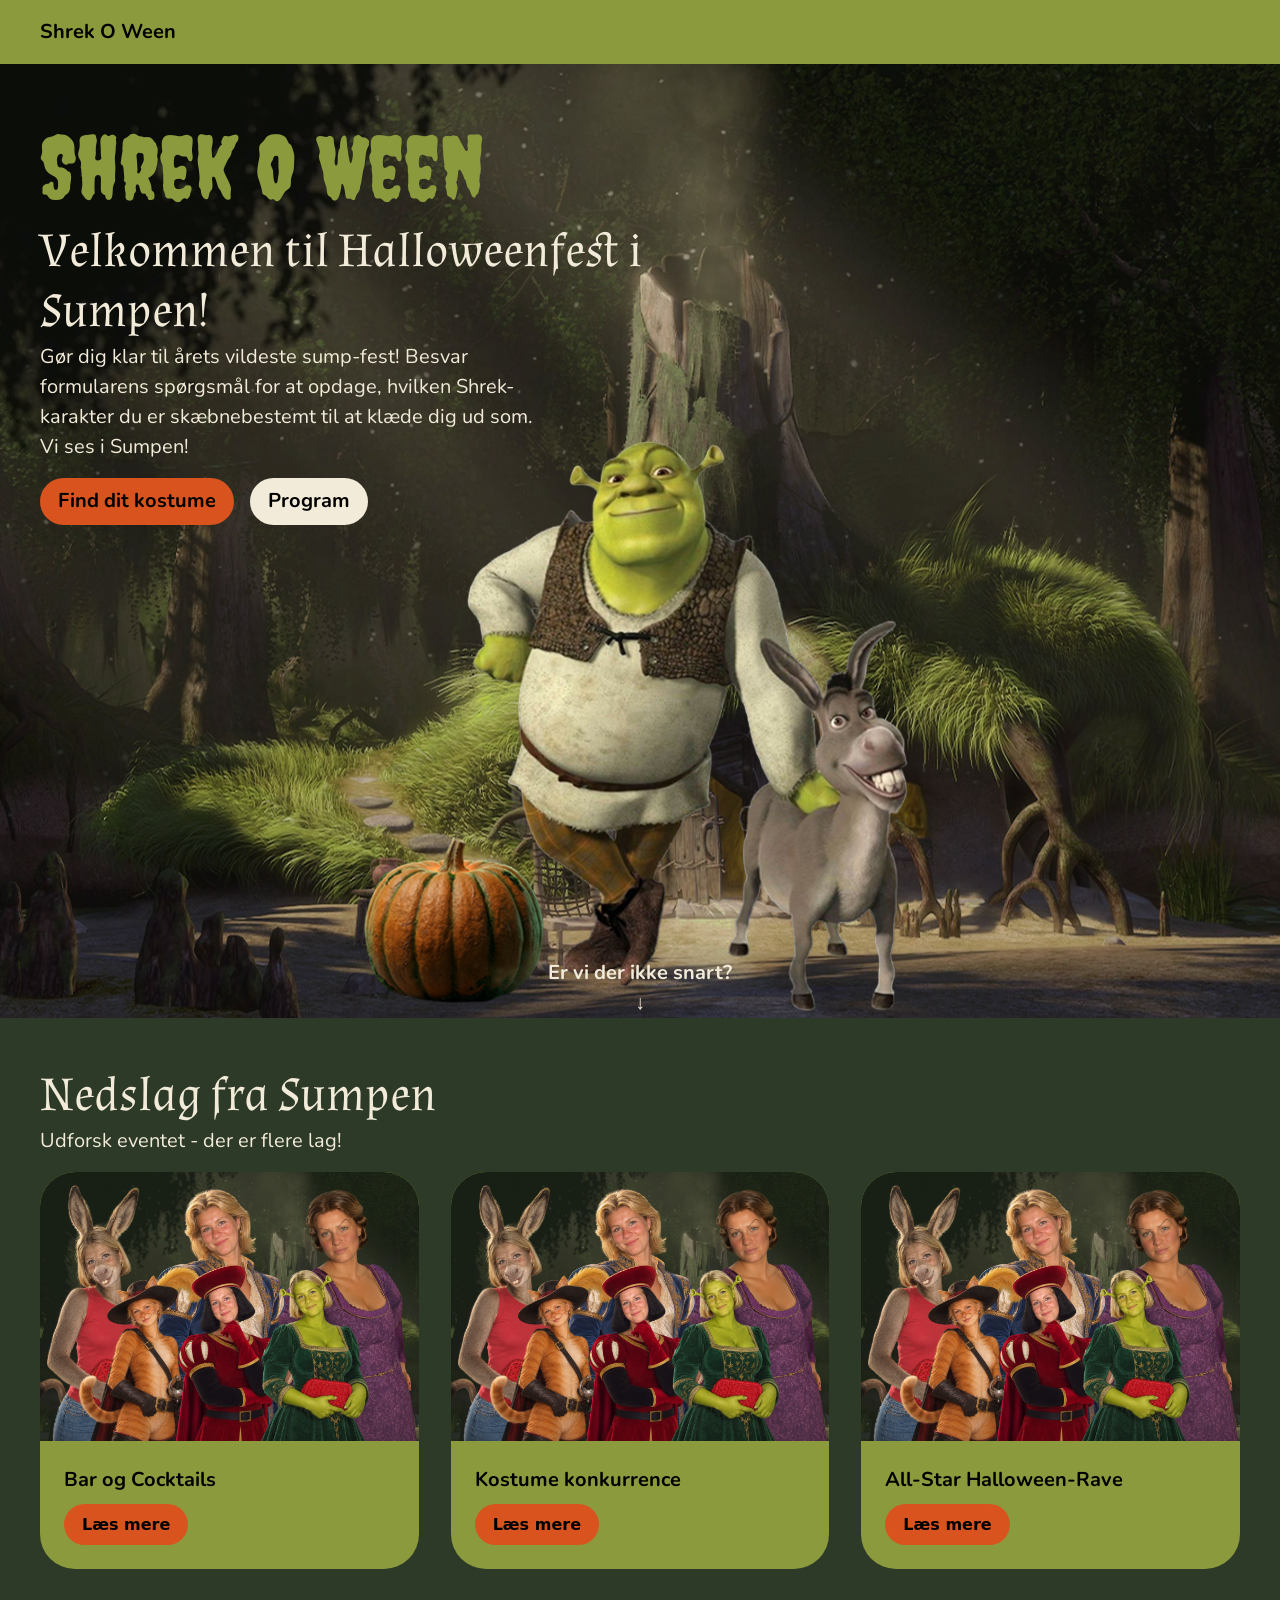
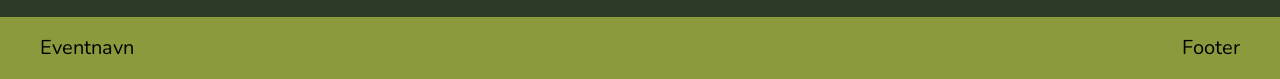
==== index.html @ d8eaf77e "Merge pull request #3 from LaerkeTheisen:svg svg accordion" ====
<!DOCTYPE html>
<html lang="da">

<head>
  <meta charset="UTF-8">
  <meta name="viewport" content="width=device-width, initial-scale=1.0">
  <title>Shrek O Ween</title>
  <link rel="preconnect" href="https://fonts.googleapis.com">
  <link rel="preconnect" href="https://fonts.gstatic.com" crossorigin>
  <link
    href="https://fonts.googleapis.com/css2?family=Almendra:ital,wght@0,400;0,700;1,400;1,700&family=Creepster&family=Nunito:ital,wght@0,200..1000;1,200..1000&display=swap"
    rel="stylesheet">
  <link rel="stylesheet" href="./starter.css">
  <link rel="stylesheet" href="./style.css">
</head>

<body>
  <header class="site-header">
    <div class="header-content">
      <a class="site-logo" href="./">Shrek O Ween</a>
      <nav class="site-nav">
        <button>Menu</button>
        <ul class="menu" id="menu" popover>
          <li><a href="./" aria-current="page">Forside</a></li>
          <li><a href="./svg.html">Program</a></li>
          <li><a href="./form.html">Find dit kostume</a></li>
        </ul>
      </nav>
    </div>
  </header>

  <main>
    <section class="hero_section">
      <div class="grid_forside">
        <div class="indhold_forside">
          <h1>Shrek O Ween</h1>
          <h2 class="h2_lys">Velkommen til Halloweenfest i Sumpen!</h2>
          <p class="p_lys">Gør dig klar til årets vildeste sump-fest! Besvar formularens spørgsmål for at opdage,
            hvilken
            Shrek-karakter
            du er
            skæbnebestemt til at klæde dig ud som. Vi ses i Sumpen!</p>
          <div class="grid_1-1 forside_knapper">
            <a class="knap_orange" href="./form.html">Find dit kostume</a>
            <a class="knap_hvid" href="./svg.html">Program</a>
          </div>
        </div>
        <img class="img_shrek" src="./imgs/shrek_forside.png" alt="græskar, shrek og æsel">
        <div class="scrol_knap">
          <a href="#indhold_bund">
            Er vi der ikke snart?<br>↓
          </a>
        </div>
      </div>
    </section>

    <section class="nedslag_section">
      <h2 class="h2_lys h2_break">Nedslag fra Sumpen</h2>
      <p class="p_lys">Udforsk eventet - der er flere lag!</p>
      <div id="indhold_bund" class="card_container">
        <div class="card">
          <img src="./imgs/kostumer.png" alt="kostumer">
          <div class="card_indhold">
            <p>Bar og Cocktails</p>
            <button class="knap_orange" popovertarget="popover_card1">Læs mere</button>
          </div>
        </div>
        <div class="popover_card" id="popover_card1" popover>
          <img src="./imgs/kostumer.png" alt="kostumer">
          <div class="popover_indhold">
            <p class="p_overskrift">Bar og Cocktails</p>
            <p>Træd ind i den mørkeste krostue og sluk tørsten i grøn sump-bryg og spidse gift-shots. Bare rolig, Æsel
              står klar i køkkenet og serverer friske midnats-vafler til at skylle det ned med!</p>
            <button class="knap_orange" popovertarget="popover_card1">Læs mindre</button>
          </div>
        </div>

        <div class="card">
          <img src="./imgs/kostumer.png" alt="kostumer">
          <div class="card_indhold">
            <p>Kostume konkurrence</p>
            <button class="knap_orange" popovertarget="popover_card2">Læs mere</button>
          </div>
        </div>
        <div class="popover_card" id="popover_card2" popover>
          <img src="./imgs/kostumer.png" alt="kostumer">
          <div class="popover_indhold">
            <p class="p_overskrift">Kostume konkurrence</p>
            <p>Hop i det kostume, som testen på forsiden har skæbnebestemt dig til! Uanset om du ankommer som Fiona, Den
              Bestøvlede Kat eller en af De Tre Blinde Mus, kårer vi nattens vildeste sump-look.</p>
            <button class="knap_orange" popovertarget="popover_card2">Læs mindre</button>
          </div>
        </div>

        <div class="card">
          <img src="./imgs/kostumer.png" alt="kostumer">
          <div class="card_indhold">
            <p>All-Star Halloween-Rave</p>
            <button class="knap_orange" popovertarget="popover_card3">Læs mere</button>
          </div>
        </div>
        <div class="popover_card" id="popover_card3" popover>
          <img src="./imgs/kostumer.png" alt="kostumer">
          <div class="popover_indhold">
            <p class="p_overskrift">All-Star Halloween-Rave</p>
            <p>Når mørket falder over sumpen, skruer vi op for et brag af en fest. DJ'en pumper Smash Mouth,
              00'er-bangers
              og monster-hits ud i højttalerne – og Lord Farquaad har strengt forbud mod at skrue ned!</p>
            <button class="knap_orange" popovertarget="popover_card3">Læs mindre</button>
          </div>
        </div>
      </div>
    </section>
  </main>

  <footer class="site-footer">
    <div class="footer-content">
      <p>Eventnavn</p>
      <p>Footer</p>
    </div>
  </footer>
  <script src="./script.js"></script>
</body>

</html>
---- starter.css ----
*,
::before,
::after {
  box-sizing: border-box;
  margin: 0;
  padding: 0;
}

html {
  interpolate-size: allow-keywords;
  font-family: system-ui, sans-serif;
  line-height: 1.5;
  -webkit-font-smoothing: antialiased;
}

h1,
h2 {
  line-height: 1.25;
}

p,
li {
  text-wrap: pretty;
}

img,
svg {
  display: block;
  width: 100%;
  height: auto;
}

label {
  display: block;
}

input,
button,
textarea,
select {
  font: inherit;
  color: inherit;
  background-color: transparent;
  font-size: max(1em, 16px);
  padding: 0;
  margin: 0;
}

input:where([type="checkbox"], [type="radio"]) {
  width: 1em;
  height: 1em;
}

textarea {
  resize: none;
  min-height: 4lh;
}

legend {
  padding: 0;
}

select,
::picker(select) {
  appearance: base-select;
}

[popover] {
  margin: revert;
}

dialog {
  overscroll-behavior: none;

  &::backdrop {
    overflow: hidden;
    overscroll-behavior: contain;
  }
}

.visually-hidden {
  position: absolute;
  width: 1px;
  height: 1px;
  overflow: hidden;
  white-space: nowrap;
  clip-path: inset(100%);
}
---- style.css ----
/* Variabler */
html {
  --color-page: #2d3a27;
  --color-surface: #8c9a3e;
  --h1-color: #8c9a3e;
  --light-color: #f2ebd9;
  --dark-color: #1a1a1a;
  --accent-color: #d9531e;
  --color-border: #d8d8d8;
  --space-05: 0.5rem;
  --space-1: 1rem;
  --space-2: 2rem;
  --space-3: 3rem;

  background: var(--color-page);
}

/* Generelt */
h1 {
  color: var(--h1-color);
  font-family: "Creepster", system-ui;
  font-weight: 400;
  font-style: normal;
  font-size: 5.5rem;
  padding-top: var(--space-3);
}

h2 {
  font-family: "Almendra", serif;
  font-weight: 400;
  font-style: normal;
  font-size: 3rem;
}

p,
a {
  font-family: "Nunito", sans-serif;
  font-optical-sizing: auto;
  font-weight: 400;
  font-style: normal;
  font-size: 1.25rem;
}

.h2_lys,
.p_lys {
  color: var(--light-color);
}

.h2_mørk,
.p_mørk {
  color: var(--dark-color);
}

.knap_orange {
  background-color: var(--accent-color);
  border: none;
  color: var(--p-dark-color);
  text-decoration: none;
  text-align: center;
  font-weight: 700;
  border-radius: 35px;
  padding: 0.35rlh 0.75rlh;
  width: fit-content;
  cursor: pointer;
}

.knap_hvid {
  background-color: var(--light-color);
  border: none;
  color: var(--p-dark-color);
  text-decoration: none;
  text-align: center;
  font-weight: 700;
  border-radius: 35px;
  padding: 0.35rlh 0.75rlh;
  width: fit-content;
  cursor: pointer;
}

/* Forside layout */
.hero_section {
  background-image: url(./imgs/baggrundsbillede.png);
  background-size: cover;
  background-position: center;
  grid-column: 1/-1;
  z-index: -2;

  display: grid;
  grid-template-columns: inherit;
}

.hero_section .grid_forside {
  grid-column: 2;
}

.grid_forside {
  @media (width > 800px) {
    display: grid;
    grid-template-columns: 1fr 1.5fr 0.4fr 1fr;
    grid-template-rows: 1fr 0.5fr 1.5fr;
  }
}

.indhold_forside {
  @media (width > 800px) {
    grid-column: 1/3;
    grid-row: 1/3;
  }
  @media (width < 800px) {
    justify-items: center;
    text-align: center;
    z-index: 1;
  }
}

.indhold_forside p {
  max-width: 42ch;
}

.img_shrek {
  grid-column: 2/4;
  grid-row: 2/4;
  z-index: -1;
  align-self: end;
}

.forside_knapper {
  display: grid;
  grid-template-columns: auto auto;
  gap: var(--space-1);
  padding-block: var(--space-1);
  justify-content: center;
  @media (width > 800px) {
    justify-content: start;
  }
}

.scrol_knap,
.scrol_knap a {
  text-decoration: none;
  display: block;
  color: var(--light-color);
  font-weight: 700;
  justify-items: center;
  text-align: center;
  @media (width > 800px) {
    grid-column: 2/4;
    grid-row: 3/4;
    align-self: end;
  }
}

.h2_break {
  margin-top: var(--space-3);
}

.card,
.popover_card[popover] {
  display: grid;
  grid-template-rows: auto auto;
  padding: 0;
  overflow: clip;
  border-radius: 35px;
  background: var(--color-surface);
}

.popover_card[popover] {
  margin: auto;
  max-width: 90vw;
  width: 70ch;
  max-height: 90vh;
}

.card p,
.p_overskrift {
  font-weight: 700;
}

.card_indhold,
.popover_indhold {
  display: grid;
  align-content: start;
  justify-items: start;
  padding: 1lh;
  gap: 0.6rem;
}

.card_container {
  display: grid;
  gap: var(--space-2);
  padding-top: var(--space-1);
  padding-bottom: var(--space-3);
  @media (width > 800px) {
    display: grid;
    grid-template-columns: 1fr 1fr 1fr;
  }
}

/* Popover på forside */
[popover] {
  padding: 1rem;
  max-height: 90vh;
  max-width: 90vw;
  width: 50ch;
}

:popover-open {
  display: grid;
  justify-items: start;
}

::backdrop {
  background: rgba(0, 0, 0, 0.35);
}

[popover] {
  transition: 0.5s;
  transition-behavior: allow-discrete;
  opacity: 0;
}

:popover-open {
  opacity: 1;
}

@starting-style {
  :popover-open {
    opacity: 0;
  }
}

::backdrop {
  transition: 0.5s;
  transition-behavior: allow-discrete;
  opacity: 0;
}

:popover-open::backdrop {
  opacity: 1;
}

@starting-style {
  :popover-open::backdrop {
    opacity: 0;
  }
}

/* Globalt layout */
body {
  margin: 0;
  min-height: 100svh;
  display: grid;
  grid-template-rows: auto 1fr auto;
  grid-template-columns: minmax(1rlh, 1fr) minmax(0, 75rem) minmax(1rlh, 1fr);
}

h1,
h2,
h3,
p {
  margin: 0;
}

main {
  display: grid;
  grid-template-columns: inherit;
  grid-column: 1 / -1;
  align-content: start;
}

main > * {
  grid-column: 2;
}

.svg-page {
  display: grid;
  gap: var(--space-2);
}

.svg-intro {
  display: grid;
  gap: var(--space-1);
  max-width: 60ch;
}

.svg-intro p {
  color: var(--color-muted);
}

.svg-layout {
  display: grid;
  gap: var(--space-2);
  align-items: start;
  @media (width > 800px) {
    grid-template-columns: 1fr min(40%, 36ch);
  }
}

.form-page {
  display: grid;
  gap: var(--space-2);
  @media (width > 600px) {
    grid-template-columns: min(40%, 50ch) 1fr;
  }
}

.form-intro {
  display: grid;
  gap: var(--space-1);
  align-content: start;
  max-width: 60ch;
}

.form-intro p {
  color: var(--color-muted);
}

.opsamling-page {
  display: grid;
  gap: var(--space-2);
  align-items: start;

  @media (width > 800px) {
    grid-template-columns: minmax(0, 44ch) minmax(20rem, 1fr);
  }
}

.opsamling-intro {
  display: grid;
  gap: var(--space-1);
  max-width: 60ch;
}

.opsamling-intro p {
  color: var(--color-muted);
}

.error-page {
  display: grid;
  gap: var(--space-1);
  max-width: 60ch;
}

.error-page p {
  color: var(--color-muted);
}

/* Header og footer */
.site-header,
.site-footer {
  grid-column: 1 / -1;

  display: grid;
  grid-template-columns: inherit;
  background: var(--color-surface);
}

.header-content,
.footer-content {
  grid-column: 2;
}

.header-content {
  min-height: 4rem;
  display: flex;
  justify-content: space-between;
  align-items: center;
  gap: var(--space-1);
}

.site-logo {
  color: inherit;
  font-weight: 700;
  text-decoration: none;
}

.footer-content {
  padding-block: var(--space-1);
  display: flex;
  flex-wrap: wrap;
  justify-content: space-between;
  gap: var(--space-1);
  color: var(--color-muted);
}

/* Navigation */
[popover] {
  margin: 0;
  padding: 0;
  border: none;
  background: transparent;
}

.site-nav button {
  padding: 0.4rem 0.7rem;
  border: 1px solid var(--color-border);
  background: var(--color-surface);
  @media (width > 600px) {
    display: none;
  }
}

.menu {
  margin: 0;
  padding: var(--space-1);
  list-style: none;
  background: var(--color-surface);
  border: 1px solid var(--color-border);
  @media (width > 600px) {
    display: flex;
    gap: var(--space-1);
    padding: 0;
    border: none;
    background: none;
    position: static;
  }
}

.menu a {
  display: block;
  padding: 0.4rem 0;
  color: inherit;
  text-decoration: none;
  border-bottom: 2px solid #0000;
}

.menu a[aria-current="page"] {
  border-bottom-color: var(--color-border);
}

/* Flader */
.panel,
.svg-placeholder,
.form-placeholder,
.opsamling-placeholder {
  background: var(--color-surface);
  border: 1px solid var(--color-border);
}

.panel {
  padding: var(--space-1);
  display: grid;
  gap: var(--space-1);
}

.svg-placeholder,
.opsamling-placeholder {
  min-height: -webkit-fill-available;
  min-height: stretch;
}

.form-placeholder {
  min-height: -webkit-fill-available;
  min-height: stretch;
  padding: var(--space-1);
}

/* Details */
.accordion {
  display: grid;
  gap: var(--space-05);
}

.accordion-item {
  border: 1px solid var(--color-border);
  background: var(--color-surface);
}

.accordion-item p {
  padding: 0 var(--space-1) var(--space-1);
  color: var(--color-muted);
}

/* Knap/link */
.button {
  justify-self: start;
  display: inline-block;
  padding: 0.5rem 0.8rem;
  border: 1px solid var(--color-border);
  background: var(--color-surface);
  color: inherit;
  text-decoration: none;
}
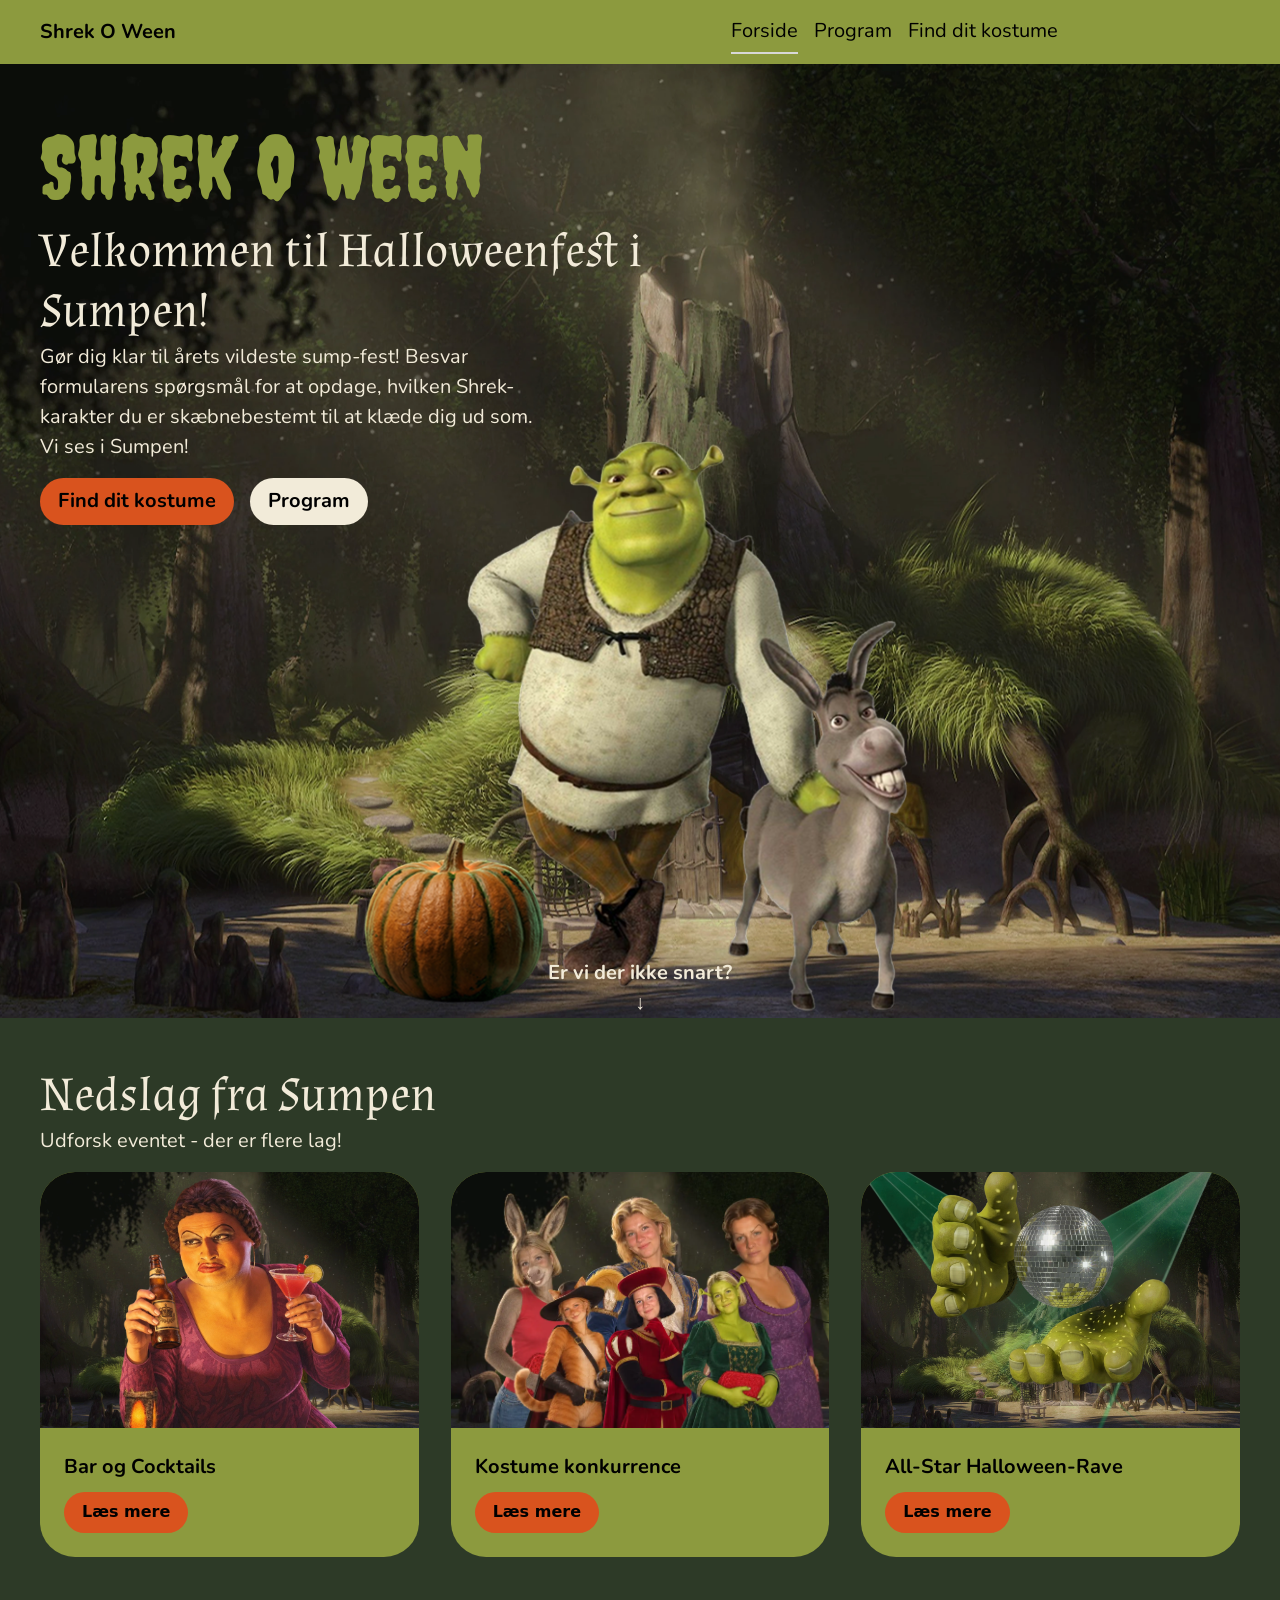
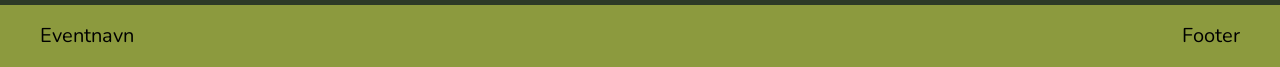
==== commit 9d2d6f72: "svg done + rettelser" ====
--- a/index.html
+++ b/index.html
@@ -19,7 +19,7 @@
     <div class="header-content">
       <a class="site-logo" href="./">Shrek O Ween</a>
       <nav class="site-nav">
-        <button>Menu</button>
+        <button popovertarget="menu">Menu</button>
         <ul class="menu" id="menu" popover>
           <li><a href="./" aria-current="page">Forside</a></li>
           <li><a href="./svg.html">Program</a></li>
@@ -59,14 +59,14 @@
       <p class="p_lys">Udforsk eventet - der er flere lag!</p>
       <div id="indhold_bund" class="card_container">
         <div class="card">
-          <img src="./imgs/kostumer.png" alt="kostumer">
+          <img src="./imgs/Bar.webp" alt="bar">
           <div class="card_indhold">
             <p>Bar og Cocktails</p>
             <button class="knap_orange" popovertarget="popover_card1">Læs mere</button>
           </div>
         </div>
         <div class="popover_card" id="popover_card1" popover>
-          <img src="./imgs/kostumer.png" alt="kostumer">
+          <img src="./imgs/Bar.webp" alt="bar">
           <div class="popover_indhold">
             <p class="p_overskrift">Bar og Cocktails</p>
             <p>Træd ind i den mørkeste krostue og sluk tørsten i grøn sump-bryg og spidse gift-shots. Bare rolig, Æsel
@@ -76,14 +76,14 @@
         </div>
 
         <div class="card">
-          <img src="./imgs/kostumer.png" alt="kostumer">
+          <img src="./imgs/kostumer.webp" alt="kostumer">
           <div class="card_indhold">
             <p>Kostume konkurrence</p>
             <button class="knap_orange" popovertarget="popover_card2">Læs mere</button>
           </div>
         </div>
         <div class="popover_card" id="popover_card2" popover>
-          <img src="./imgs/kostumer.png" alt="kostumer">
+          <img src="./imgs/kostumer.webp" alt="kostumer">
           <div class="popover_indhold">
             <p class="p_overskrift">Kostume konkurrence</p>
             <p>Hop i det kostume, som testen på forsiden har skæbnebestemt dig til! Uanset om du ankommer som Fiona, Den
@@ -93,14 +93,14 @@
         </div>
 
         <div class="card">
-          <img src="./imgs/kostumer.png" alt="kostumer">
+          <img src="./imgs/Rave.webp" alt="rave">
           <div class="card_indhold">
             <p>All-Star Halloween-Rave</p>
             <button class="knap_orange" popovertarget="popover_card3">Læs mere</button>
           </div>
         </div>
         <div class="popover_card" id="popover_card3" popover>
-          <img src="./imgs/kostumer.png" alt="kostumer">
+          <img src="./imgs/Rave.webp" alt="rave">
           <div class="popover_indhold">
             <p class="p_overskrift">All-Star Halloween-Rave</p>
             <p>Når mørket falder over sumpen, skruer vi op for et brag af en fest. DJ'en pumper Smash Mouth,
--- a/style.css
+++ b/style.css
@@ -33,7 +33,8 @@
 }
 
 p,
-a {
+a,
+summary {
   font-family: "Nunito", sans-serif;
   font-optical-sizing: auto;
   font-weight: 400;
@@ -77,13 +78,113 @@
   cursor: pointer;
 }
 
+/* Globalt layout */
+body {
+  margin: 0;
+  min-height: 100svh;
+  display: grid;
+  grid-template-rows: auto 1fr auto;
+  grid-template-columns: minmax(1rlh, 1fr) minmax(0, 75rem) minmax(1rlh, 1fr);
+}
+
+h1,
+h2,
+h3,
+p {
+  margin: 0;
+}
+
+main {
+  display: grid;
+  grid-template-columns: inherit;
+  grid-column: 1 / -1;
+  align-content: start;
+}
+
+main > * {
+  grid-column: 2;
+}
+
+.svg-page {
+  display: grid;
+  gap: var(--space-2);
+}
+
+.svg-intro {
+  display: grid;
+  gap: var(--space-1);
+  max-width: 60ch;
+}
+
+.svg-intro p {
+  color: var(--color-muted);
+}
+
+.svg-layout {
+  display: grid;
+  gap: var(--space-2);
+  align-items: start;
+  @media (width > 800px) {
+    grid-template-columns: 1fr min(40%, 36ch);
+  }
+}
+
+.form-page {
+  display: grid;
+  gap: var(--space-2);
+  @media (width > 600px) {
+    grid-template-columns: min(40%, 50ch) 1fr;
+  }
+}
+
+.form-intro {
+  display: grid;
+  gap: var(--space-1);
+  align-content: start;
+  max-width: 60ch;
+}
+
+.form-intro p {
+  color: var(--color-muted);
+}
+
+.opsamling-page {
+  display: grid;
+  gap: var(--space-2);
+  align-items: start;
+
+  @media (width > 800px) {
+    grid-template-columns: minmax(0, 44ch) minmax(20rem, 1fr);
+  }
+}
+
+.opsamling-intro {
+  display: grid;
+  gap: var(--space-1);
+  max-width: 60ch;
+}
+
+.opsamling-intro p {
+  color: var(--color-muted);
+}
+
+.error-page {
+  display: grid;
+  gap: var(--space-1);
+  max-width: 60ch;
+}
+
+.error-page p {
+  color: var(--color-muted);
+}
+
 /* Forside layout */
 .hero_section {
   background-image: url(./imgs/baggrundsbillede.png);
   background-size: cover;
   background-position: center;
   grid-column: 1/-1;
-  z-index: -2;
+  z-index: 0;
 
   display: grid;
   grid-template-columns: inherit;
@@ -120,7 +221,7 @@
 .img_shrek {
   grid-column: 2/4;
   grid-row: 2/4;
-  z-index: -1;
+  z-index: 10;
   align-self: end;
 }
 
@@ -137,6 +238,7 @@
 
 .scrol_knap,
 .scrol_knap a {
+  z-index: 20;
   text-decoration: none;
   display: block;
   color: var(--light-color);
@@ -157,7 +259,7 @@
 .card,
 .popover_card[popover] {
   display: grid;
-  grid-template-rows: auto auto;
+  grid-template-rows: 2fr 1fr;
   padding: 0;
   overflow: clip;
   border-radius: 35px;
@@ -194,6 +296,12 @@
     display: grid;
     grid-template-columns: 1fr 1fr 1fr;
   }
+}
+
+.card img,
+.popover_card img {
+  place-self: stretch;
+  object-fit: cover;
 }
 
 /* Popover på forside */
@@ -213,7 +321,7 @@
   background: rgba(0, 0, 0, 0.35);
 }
 
-[popover] {
+.popover_card {
   transition: 0.5s;
   transition-behavior: allow-discrete;
   opacity: 0;
@@ -245,104 +353,108 @@
   }
 }
 
-/* Globalt layout */
-body {
-  margin: 0;
-  min-height: 100svh;
-  display: grid;
-  grid-template-rows: auto 1fr auto;
-  grid-template-columns: minmax(1rlh, 1fr) minmax(0, 75rem) minmax(1rlh, 1fr);
-}
-
-h1,
-h2,
-h3,
-p {
-  margin: 0;
-}
-
-main {
-  display: grid;
-  grid-template-columns: inherit;
-  grid-column: 1 / -1;
-  align-content: start;
-}
-
-main > * {
-  grid-column: 2;
-}
-
-.svg-page {
-  display: grid;
-  gap: var(--space-2);
-}
-
-.svg-intro {
-  display: grid;
-  gap: var(--space-1);
-  max-width: 60ch;
-}
-
-.svg-intro p {
-  color: var(--color-muted);
-}
-
-.svg-layout {
-  display: grid;
-  gap: var(--space-2);
-  align-items: start;
-  @media (width > 800px) {
-    grid-template-columns: 1fr min(40%, 36ch);
-  }
-}
-
-.form-page {
-  display: grid;
-  gap: var(--space-2);
-  @media (width > 600px) {
-    grid-template-columns: min(40%, 50ch) 1fr;
-  }
-}
-
-.form-intro {
-  display: grid;
-  gap: var(--space-1);
-  align-content: start;
-  max-width: 60ch;
-}
-
-.form-intro p {
-  color: var(--color-muted);
-}
-
-.opsamling-page {
-  display: grid;
-  gap: var(--space-2);
-  align-items: start;
-
-  @media (width > 800px) {
-    grid-template-columns: minmax(0, 44ch) minmax(20rem, 1fr);
-  }
-}
-
-.opsamling-intro {
-  display: grid;
-  gap: var(--space-1);
-  max-width: 60ch;
-}
-
-.opsamling-intro p {
-  color: var(--color-muted);
-}
-
-.error-page {
-  display: grid;
-  gap: var(--space-1);
-  max-width: 60ch;
-}
-
-.error-page p {
-  color: var(--color-muted);
+/* SVG - Accordion */
+.accordion-item {
+  border-radius: 35px;
+  background: var(--color-page);
+  color: var(--light-color);
+}
+
+.accordion-item summary {
+  border-radius: 35px;
+  background: var(--color-page);
+  cursor: pointer;
+  padding: var(--space-1) var(--space-2);
+  font-weight: 700;
+}
+
+:open.accordion-item {
+  border-radius: 35px;
+  background: var(--accent-color);
+}
+
+:open.accordion-item summary {
+  border-radius: 35px 35px 0 0;
+  background: var(--accent-color);
+}
+
+.content {
+  padding: 0 var(--space-1);
+}
+
+summary::marker {
+  content: none;
+}
+
+summary {
+  display: flex;
+  justify-content: space-between;
+}
+
+summary::after {
+  content: "+";
+  font-size: 1.2rem;
+  font-family: monospace;
+}
+
+:open summary::after {
+  content: "-";
+}
+
+html {
+  interpolate-size: allow-keywords;
+}
+
+::details-content {
+  height: 0;
+  overflow: clip;
+  transition: 0.3s;
+  transition-behavior: allow-discrete;
+}
+
+:open::details-content {
+  height: auto;
+}
+
+/* SVG */
+.bg_svg {
+  background-image: url(./imgs/baggrundsbillede.png);
+  background-size: cover;
+  background-position: center;
+}
+
+.shrek {
+  transition: 0.5s;
+  translate: var(--x) var(--y);
+}
+
+.svg_shrek[data-position="sump"] {
+  --x: -10%;
+  --y: -15%;
+}
+
+.svg_shrek[data-position="bar"] {
+  --x: 25%;
+  --y: -22%;
+}
+
+.svg_shrek[data-position="doris"] {
+  --x: 23%;
+  --y: 19%;
+}
+
+.svg_shrek {
+  border-radius: 35px;
+  width: 100%;
+  height: auto;
+  display: block;
+}
+
+.svg-placeholder {
+  display: grid;
+  justify-items: center;
+  align-items: center;
+  padding: var(--space-1) var(--space-2);
 }
 
 /* Header og footer */
@@ -434,11 +546,11 @@
 .form-placeholder,
 .opsamling-placeholder {
   background: var(--color-surface);
-  border: 1px solid var(--color-border);
+  border-radius: 35px;
 }
 
 .panel {
-  padding: var(--space-1);
+  padding: var(--space-2) var(--space-1);
   display: grid;
   gap: var(--space-1);
 }
@@ -462,7 +574,6 @@
 }
 
 .accordion-item {
-  border: 1px solid var(--color-border);
   background: var(--color-surface);
 }
 
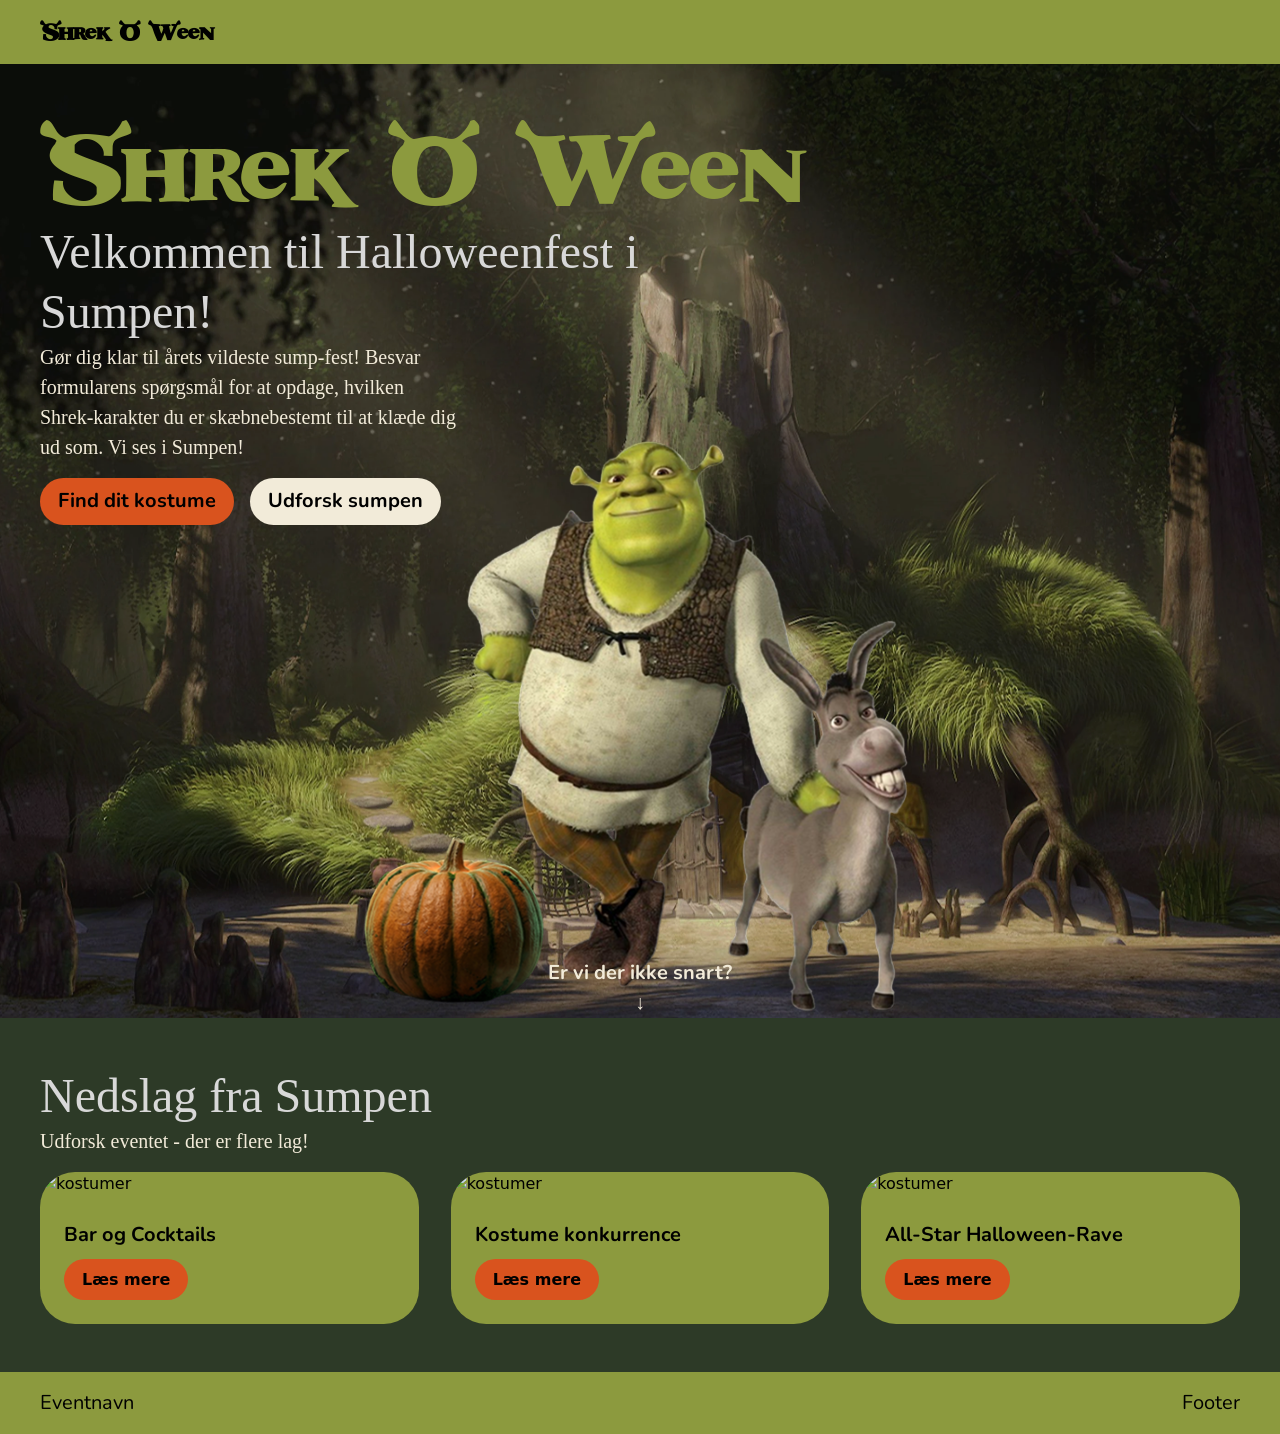
==== commit 2b79df18: "push changes" ====
--- a/index.html
+++ b/index.html
@@ -22,7 +22,7 @@
         <button popovertarget="menu">Menu</button>
         <ul class="menu" id="menu" popover>
           <li><a href="./" aria-current="page">Forside</a></li>
-          <li><a href="./svg.html">Program</a></li>
+          <li><a href="./svg.html">Udforsk sumpen</a></li>
           <li><a href="./form.html">Find dit kostume</a></li>
         </ul>
       </nav>
@@ -42,7 +42,7 @@
             skæbnebestemt til at klæde dig ud som. Vi ses i Sumpen!</p>
           <div class="grid_1-1 forside_knapper">
             <a class="knap_orange" href="./form.html">Find dit kostume</a>
-            <a class="knap_hvid" href="./svg.html">Program</a>
+            <a class="knap_hvid" href="./svg.html">Udforsk sumpen</a>
           </div>
         </div>
         <img class="img_shrek" src="./imgs/shrek_forside.png" alt="græskar, shrek og æsel">
@@ -59,14 +59,14 @@
       <p class="p_lys">Udforsk eventet - der er flere lag!</p>
       <div id="indhold_bund" class="card_container">
         <div class="card">
-          <img src="./imgs/Bar.webp" alt="bar">
+          <img src="./imgs/kostumer.png" alt="kostumer">
           <div class="card_indhold">
             <p>Bar og Cocktails</p>
             <button class="knap_orange" popovertarget="popover_card1">Læs mere</button>
           </div>
         </div>
         <div class="popover_card" id="popover_card1" popover>
-          <img src="./imgs/Bar.webp" alt="bar">
+          <img src="./imgs/kostumer.png" alt="kostumer">
           <div class="popover_indhold">
             <p class="p_overskrift">Bar og Cocktails</p>
             <p>Træd ind i den mørkeste krostue og sluk tørsten i grøn sump-bryg og spidse gift-shots. Bare rolig, Æsel
@@ -76,14 +76,14 @@
         </div>
 
         <div class="card">
-          <img src="./imgs/kostumer.webp" alt="kostumer">
+          <img src="./imgs/kostumer.png" alt="kostumer">
           <div class="card_indhold">
             <p>Kostume konkurrence</p>
             <button class="knap_orange" popovertarget="popover_card2">Læs mere</button>
           </div>
         </div>
         <div class="popover_card" id="popover_card2" popover>
-          <img src="./imgs/kostumer.webp" alt="kostumer">
+          <img src="./imgs/kostumer.png" alt="kostumer">
           <div class="popover_indhold">
             <p class="p_overskrift">Kostume konkurrence</p>
             <p>Hop i det kostume, som testen på forsiden har skæbnebestemt dig til! Uanset om du ankommer som Fiona, Den
@@ -93,14 +93,14 @@
         </div>
 
         <div class="card">
-          <img src="./imgs/Rave.webp" alt="rave">
+          <img src="./imgs/kostumer.png" alt="kostumer">
           <div class="card_indhold">
             <p>All-Star Halloween-Rave</p>
             <button class="knap_orange" popovertarget="popover_card3">Læs mere</button>
           </div>
         </div>
         <div class="popover_card" id="popover_card3" popover>
-          <img src="./imgs/Rave.webp" alt="rave">
+          <img src="./imgs/kostumer.png" alt="kostumer">
           <div class="popover_indhold">
             <p class="p_overskrift">All-Star Halloween-Rave</p>
             <p>Når mørket falder over sumpen, skruer vi op for et brag af en fest. DJ'en pumper Smash Mouth,
--- a/style.css
+++ b/style.css
@@ -1,4 +1,11 @@
 /* Variabler */
+@font-face {
+  font-family: "Shrek";
+  src: url("./SHREK___.TTF") format("truetype");
+  font-weight: 400;
+  font-style: normal;
+}
+
 html {
   --color-page: #2d3a27;
   --color-surface: #8c9a3e;
@@ -18,7 +25,7 @@
 /* Generelt */
 h1 {
   color: var(--h1-color);
-  font-family: "Creepster", system-ui;
+  font-family: "Shrek", system-ui;
   font-weight: 400;
   font-style: normal;
   font-size: 5.5rem;
@@ -26,15 +33,14 @@
 }
 
 h2 {
-  font-family: "Almendra", serif;
+  font-family: "Almena", serif;
   font-weight: 400;
   font-style: normal;
   font-size: 3rem;
 }
 
 p,
-a,
-summary {
+a {
   font-family: "Nunito", sans-serif;
   font-optical-sizing: auto;
   font-weight: 400;
@@ -42,9 +48,13 @@
   font-size: 1.25rem;
 }
 
-.h2_lys,
+.h2_lys {
+  color: #d8d8d8;
+  font-family: "Times New Roman", Times, serif;
+}
 .p_lys {
   color: var(--light-color);
+  font-family: fantasy;
 }
 
 .h2_mørk,
@@ -78,113 +88,13 @@
   cursor: pointer;
 }
 
-/* Globalt layout */
-body {
-  margin: 0;
-  min-height: 100svh;
-  display: grid;
-  grid-template-rows: auto 1fr auto;
-  grid-template-columns: minmax(1rlh, 1fr) minmax(0, 75rem) minmax(1rlh, 1fr);
-}
-
-h1,
-h2,
-h3,
-p {
-  margin: 0;
-}
-
-main {
-  display: grid;
-  grid-template-columns: inherit;
-  grid-column: 1 / -1;
-  align-content: start;
-}
-
-main > * {
-  grid-column: 2;
-}
-
-.svg-page {
-  display: grid;
-  gap: var(--space-2);
-}
-
-.svg-intro {
-  display: grid;
-  gap: var(--space-1);
-  max-width: 60ch;
-}
-
-.svg-intro p {
-  color: var(--color-muted);
-}
-
-.svg-layout {
-  display: grid;
-  gap: var(--space-2);
-  align-items: start;
-  @media (width > 800px) {
-    grid-template-columns: 1fr min(40%, 36ch);
-  }
-}
-
-.form-page {
-  display: grid;
-  gap: var(--space-2);
-  @media (width > 600px) {
-    grid-template-columns: min(40%, 50ch) 1fr;
-  }
-}
-
-.form-intro {
-  display: grid;
-  gap: var(--space-1);
-  align-content: start;
-  max-width: 60ch;
-}
-
-.form-intro p {
-  color: var(--color-muted);
-}
-
-.opsamling-page {
-  display: grid;
-  gap: var(--space-2);
-  align-items: start;
-
-  @media (width > 800px) {
-    grid-template-columns: minmax(0, 44ch) minmax(20rem, 1fr);
-  }
-}
-
-.opsamling-intro {
-  display: grid;
-  gap: var(--space-1);
-  max-width: 60ch;
-}
-
-.opsamling-intro p {
-  color: var(--color-muted);
-}
-
-.error-page {
-  display: grid;
-  gap: var(--space-1);
-  max-width: 60ch;
-}
-
-.error-page p {
-  color: var(--color-muted);
-}
-
 /* Forside layout */
 .hero_section {
   background-image: url(./imgs/baggrundsbillede.png);
   background-size: cover;
   background-position: center;
   grid-column: 1/-1;
-  z-index: 0;
+  isolation: isolate;
 
   display: grid;
   grid-template-columns: inherit;
@@ -221,7 +131,7 @@
 .img_shrek {
   grid-column: 2/4;
   grid-row: 2/4;
-  z-index: 10;
+  z-index: -1;
   align-self: end;
 }
 
@@ -238,7 +148,6 @@
 
 .scrol_knap,
 .scrol_knap a {
-  z-index: 20;
   text-decoration: none;
   display: block;
   color: var(--light-color);
@@ -259,7 +168,7 @@
 .card,
 .popover_card[popover] {
   display: grid;
-  grid-template-rows: 2fr 1fr;
+  grid-template-rows: auto auto;
   padding: 0;
   overflow: clip;
   border-radius: 35px;
@@ -296,12 +205,6 @@
     display: grid;
     grid-template-columns: 1fr 1fr 1fr;
   }
-}
-
-.card img,
-.popover_card img {
-  place-self: stretch;
-  object-fit: cover;
 }
 
 /* Popover på forside */
@@ -321,7 +224,7 @@
   background: rgba(0, 0, 0, 0.35);
 }
 
-.popover_card {
+[popover] {
   transition: 0.5s;
   transition-behavior: allow-discrete;
   opacity: 0;
@@ -353,108 +256,159 @@
   }
 }
 
-/* SVG - Accordion */
-.accordion-item {
-  border-radius: 35px;
-  background: var(--color-page);
-  color: var(--light-color);
-}
-
-.accordion-item summary {
-  border-radius: 35px;
-  background: var(--color-page);
-  cursor: pointer;
-  padding: var(--space-1) var(--space-2);
-  font-weight: 700;
-}
-
-:open.accordion-item {
-  border-radius: 35px;
-  background: var(--accent-color);
-}
-
-:open.accordion-item summary {
-  border-radius: 35px 35px 0 0;
-  background: var(--accent-color);
-}
-
-.content {
-  padding: 0 var(--space-1);
-}
-
-summary::marker {
-  content: none;
-}
-
-summary {
-  display: flex;
-  justify-content: space-between;
-}
-
-summary::after {
-  content: "+";
-  font-size: 1.2rem;
-  font-family: monospace;
-}
-
-:open summary::after {
-  content: "-";
-}
-
-html {
-  interpolate-size: allow-keywords;
-}
-
-::details-content {
-  height: 0;
-  overflow: clip;
-  transition: 0.3s;
-  transition-behavior: allow-discrete;
-}
-
-:open::details-content {
-  height: auto;
-}
-
-/* SVG */
-.bg_svg {
-  background-image: url(./imgs/baggrundsbillede.png);
-  background-size: cover;
-  background-position: center;
-}
-
-.shrek {
-  transition: 0.5s;
-  translate: var(--x) var(--y);
-}
-
-.svg_shrek[data-position="sump"] {
-  --x: -10%;
-  --y: -15%;
-}
-
-.svg_shrek[data-position="bar"] {
-  --x: 25%;
-  --y: -22%;
-}
-
-.svg_shrek[data-position="doris"] {
-  --x: 23%;
-  --y: 19%;
-}
-
-.svg_shrek {
-  border-radius: 35px;
+/* Globalt layout */
+body {
+  margin: 0;
+  min-height: 100svh;
+  display: grid;
+  grid-template-rows: auto 1fr auto;
+  grid-template-columns: minmax(1rlh, 1fr) minmax(0, 75rem) minmax(1rlh, 1fr);
+}
+
+h1,
+h2,
+h3,
+p {
+  margin: 0;
+}
+
+main {
+  display: grid;
+  grid-template-columns: inherit;
+  grid-column: 1 / -1;
+  align-content: start;
+}
+
+main > * {
+  grid-column: 2;
+}
+
+.svg-page {
+  display: grid;
+  gap: var(--space-2);
+}
+
+.svg-intro {
+  display: grid;
+  gap: var(--space-1);
+  max-width: 60ch;
+}
+
+.svg-intro p {
+  color: var(--color-muted);
+}
+
+.svg-layout {
+  display: grid;
+  gap: var(--space-2);
+  align-items: start;
+  @media (width > 800px) {
+    grid-template-columns: 1fr min(40%, 36ch);
+  }
+}
+
+.svg-map-frame {
+  overflow: hidden;
+  border: 1px solid var(--color-border);
+  background: #555c31;
+}
+
+.svg-map {
   width: 100%;
   height: auto;
-  display: block;
-}
-
-.svg-placeholder {
-  display: grid;
-  justify-items: center;
-  align-items: center;
-  padding: var(--space-1) var(--space-2);
+}
+
+.svg-map-shrek {
+  transform-box: view-box;
+  transform-origin: 0 0;
+  transition: transform 900ms cubic-bezier(0.2, 0.7, 0.3, 1);
+}
+
+@media (prefers-reduced-motion: reduce) {
+  .svg-map-shrek {
+    transition: none;
+  }
+}
+
+.form-page {
+  display: grid;
+  gap: var(--space-2);
+  @media (width > 600px) {
+    grid-template-columns: min(40%, 50ch) 1fr;
+  }
+}
+
+.form-intro {
+  display: grid;
+  gap: var(--space-1);
+  align-content: start;
+  max-width: 60ch;
+}
+
+.form-intro > p {
+  color: var(--color-muted);
+}
+
+.program {
+  display: grid;
+  gap: var(--space-1);
+}
+
+.program-item {
+  display: grid;
+  grid-template-columns: 4.5rem 1fr;
+  gap: var(--space-05);
+  padding-block: var(--space-05);
+  border-bottom: 1px solid var(--color-border);
+}
+
+.program-time {
+  color: var(--accent-color);
+  font-weight: 700;
+}
+
+.program-details {
+  display: grid;
+  gap: var(--space-05);
+}
+
+.program-title {
+  font-family: "Almendra", serif;
+  font-size: 1.5rem;
+}
+
+.program-details p {
+  color: var(--color-muted);
+}
+
+.opsamling-page {
+  display: grid;
+  gap: var(--space-2);
+  align-items: start;
+
+  @media (width > 800px) {
+    grid-template-columns: minmax(0, 44ch) minmax(20rem, 1fr);
+  }
+}
+
+.opsamling-intro {
+  display: grid;
+  gap: var(--space-1);
+  max-width: 60ch;
+}
+
+.opsamling-intro p {
+  color: var(--color-muted);
+}
+
+.error-page {
+  display: grid;
+  gap: var(--space-1);
+  max-width: 60ch;
+}
+
+.error-page p {
+  color: var(--color-muted);
 }
 
 /* Header og footer */
@@ -482,6 +436,7 @@
 
 .site-logo {
   color: inherit;
+  font-family: "Shrek", system-ui;
   font-weight: 700;
   text-decoration: none;
 }
@@ -546,11 +501,11 @@
 .form-placeholder,
 .opsamling-placeholder {
   background: var(--color-surface);
-  border-radius: 35px;
+  border: 1px solid var(--color-border);
 }
 
 .panel {
-  padding: var(--space-2) var(--space-1);
+  padding: var(--space-1);
   display: grid;
   gap: var(--space-1);
 }
@@ -574,6 +529,7 @@
 }
 
 .accordion-item {
+  border: 1px solid var(--color-border);
   background: var(--color-surface);
 }
 
@@ -592,3 +548,13 @@
   color: inherit;
   text-decoration: none;
 }
+
+html,
+a,
+button,
+.knap_orange,
+.knap_hvid {
+  cursor:
+    url("./imgs/cursor-shrek.png") 6 6,
+    auto;
+}
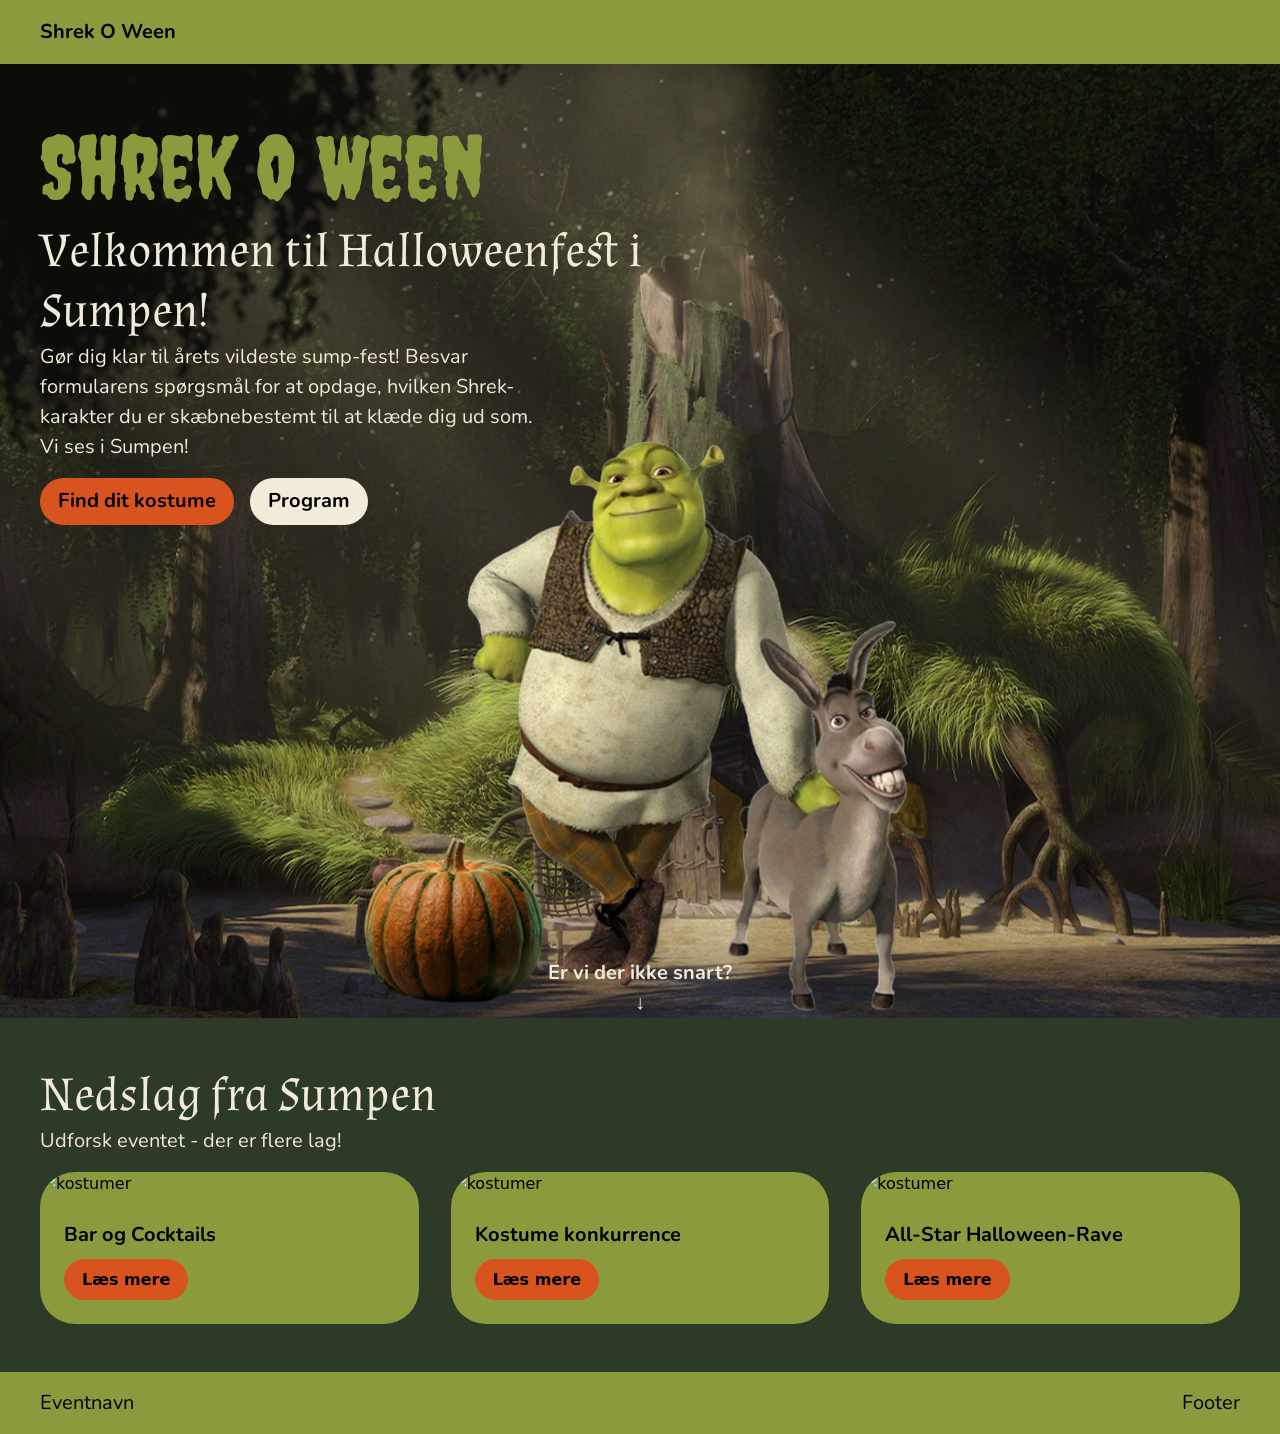
==== commit 461b4c9f: "push changes" ====
--- a/index.html
+++ b/index.html
@@ -19,10 +19,10 @@
     <div class="header-content">
       <a class="site-logo" href="./">Shrek O Ween</a>
       <nav class="site-nav">
-        <button popovertarget="menu">Menu</button>
+        <button>Menu</button>
         <ul class="menu" id="menu" popover>
           <li><a href="./" aria-current="page">Forside</a></li>
-          <li><a href="./svg.html">Udforsk sumpen</a></li>
+          <li><a href="./svg.html">Program</a></li>
           <li><a href="./form.html">Find dit kostume</a></li>
         </ul>
       </nav>
@@ -42,7 +42,7 @@
             skæbnebestemt til at klæde dig ud som. Vi ses i Sumpen!</p>
           <div class="grid_1-1 forside_knapper">
             <a class="knap_orange" href="./form.html">Find dit kostume</a>
-            <a class="knap_hvid" href="./svg.html">Udforsk sumpen</a>
+            <a class="knap_hvid" href="./svg.html">Program</a>
           </div>
         </div>
         <img class="img_shrek" src="./imgs/shrek_forside.png" alt="græskar, shrek og æsel">
--- a/style.css
+++ b/style.css
@@ -1,11 +1,4 @@
 /* Variabler */
-@font-face {
-  font-family: "Shrek";
-  src: url("./SHREK___.TTF") format("truetype");
-  font-weight: 400;
-  font-style: normal;
-}
-
 html {
   --color-page: #2d3a27;
   --color-surface: #8c9a3e;
@@ -25,7 +18,7 @@
 /* Generelt */
 h1 {
   color: var(--h1-color);
-  font-family: "Shrek", system-ui;
+  font-family: "Creepster", system-ui;
   font-weight: 400;
   font-style: normal;
   font-size: 5.5rem;
@@ -33,7 +26,7 @@
 }
 
 h2 {
-  font-family: "Almena", serif;
+  font-family: "Almendra", serif;
   font-weight: 400;
   font-style: normal;
   font-size: 3rem;
@@ -48,13 +41,9 @@
   font-size: 1.25rem;
 }
 
-.h2_lys {
-  color: #d8d8d8;
-  font-family: "Times New Roman", Times, serif;
-}
+.h2_lys,
 .p_lys {
   color: var(--light-color);
-  font-family: fantasy;
 }
 
 .h2_mørk,
@@ -94,7 +83,7 @@
   background-size: cover;
   background-position: center;
   grid-column: 1/-1;
-  isolation: isolate;
+  z-index: -2;
 
   display: grid;
   grid-template-columns: inherit;
@@ -307,29 +296,6 @@
   }
 }
 
-.svg-map-frame {
-  overflow: hidden;
-  border: 1px solid var(--color-border);
-  background: #555c31;
-}
-
-.svg-map {
-  width: 100%;
-  height: auto;
-}
-
-.svg-map-shrek {
-  transform-box: view-box;
-  transform-origin: 0 0;
-  transition: transform 900ms cubic-bezier(0.2, 0.7, 0.3, 1);
-}
-
-@media (prefers-reduced-motion: reduce) {
-  .svg-map-shrek {
-    transition: none;
-  }
-}
-
 .form-page {
   display: grid;
   gap: var(--space-2);
@@ -345,39 +311,7 @@
   max-width: 60ch;
 }
 
-.form-intro > p {
-  color: var(--color-muted);
-}
-
-.program {
-  display: grid;
-  gap: var(--space-1);
-}
-
-.program-item {
-  display: grid;
-  grid-template-columns: 4.5rem 1fr;
-  gap: var(--space-05);
-  padding-block: var(--space-05);
-  border-bottom: 1px solid var(--color-border);
-}
-
-.program-time {
-  color: var(--accent-color);
-  font-weight: 700;
-}
-
-.program-details {
-  display: grid;
-  gap: var(--space-05);
-}
-
-.program-title {
-  font-family: "Almendra", serif;
-  font-size: 1.5rem;
-}
-
-.program-details p {
+.form-intro p {
   color: var(--color-muted);
 }
 
@@ -436,7 +370,6 @@
 
 .site-logo {
   color: inherit;
-  font-family: "Shrek", system-ui;
   font-weight: 700;
   text-decoration: none;
 }
@@ -548,13 +481,3 @@
   color: inherit;
   text-decoration: none;
 }
-
-html,
-a,
-button,
-.knap_orange,
-.knap_hvid {
-  cursor:
-    url("./imgs/cursor-shrek.png") 6 6,
-    auto;
-}
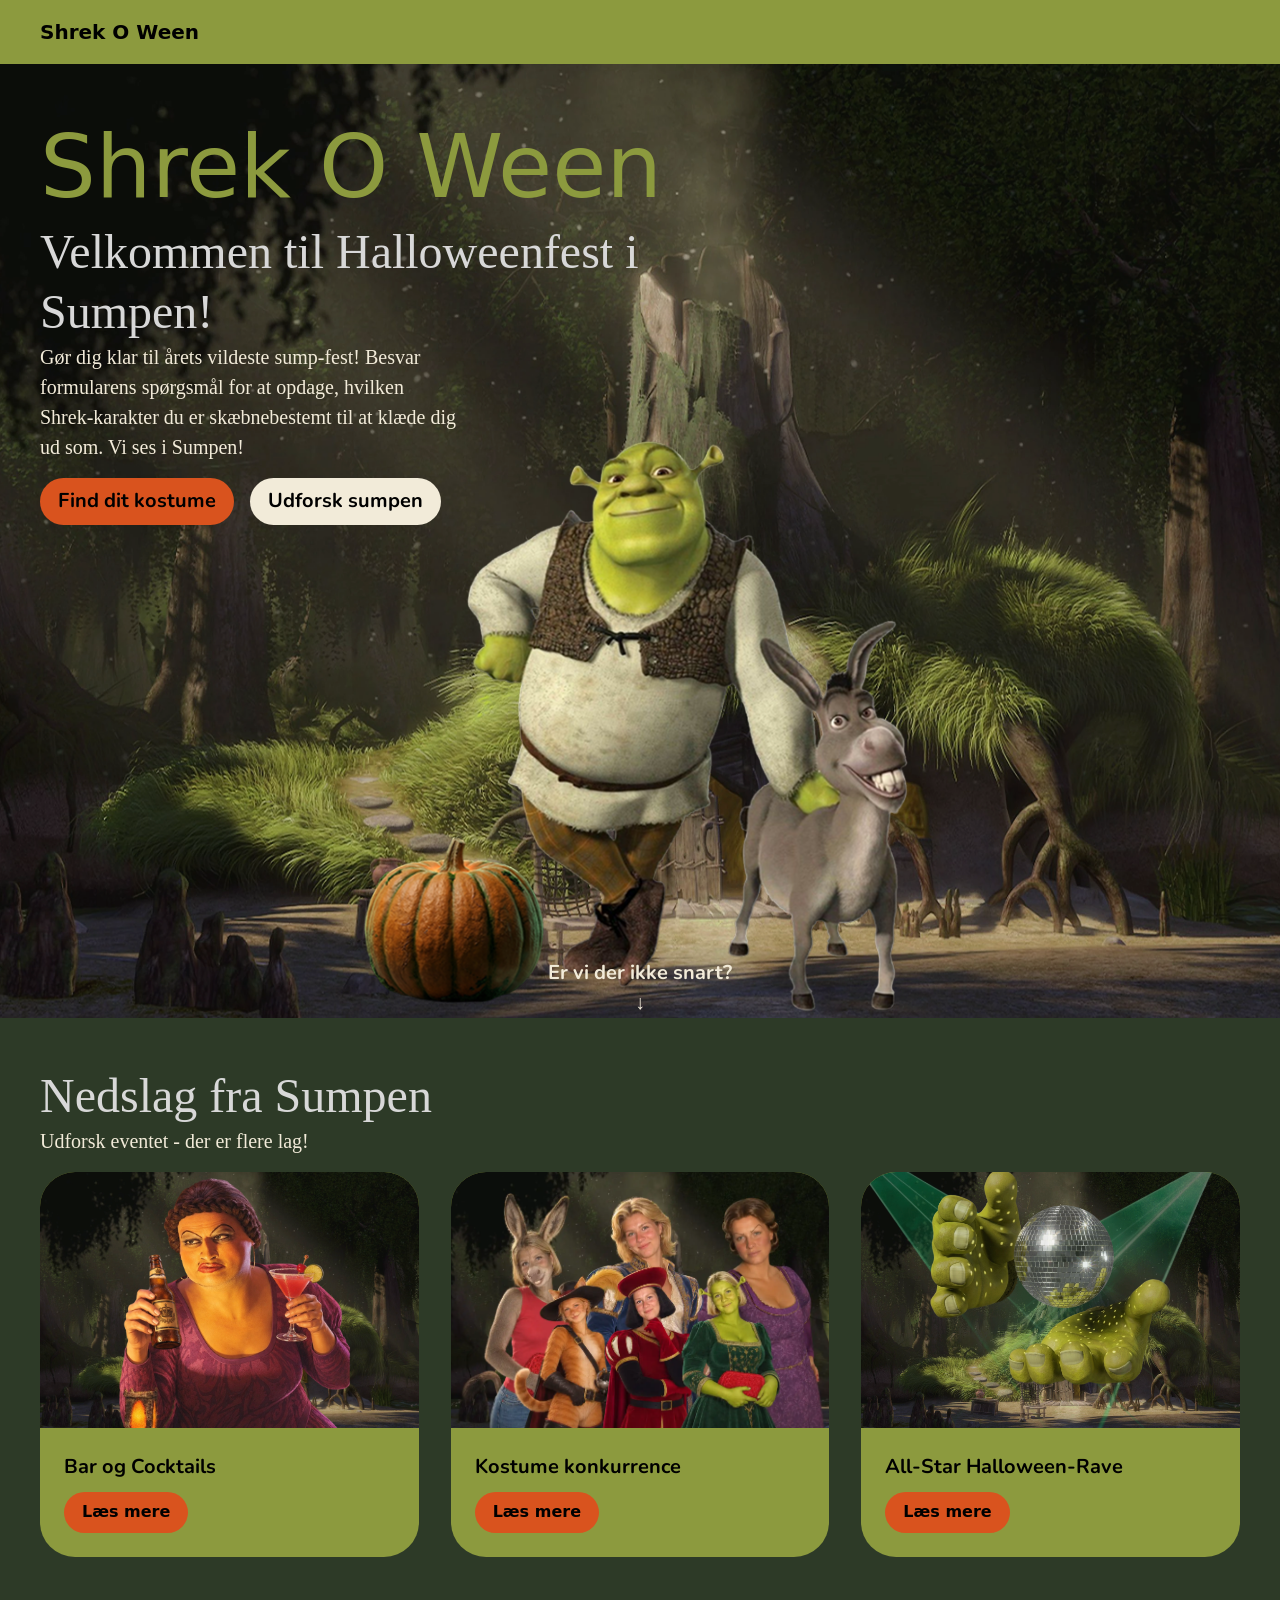
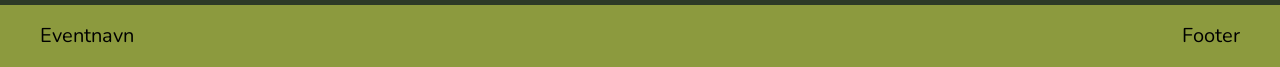
==== commit 1ec444bb: "Merge svg done + rettelser into main Co-authored-by: Copilot <223556219+Copilot@users.noreply.github" ====
--- a/index.html
+++ b/index.html
@@ -19,10 +19,10 @@
     <div class="header-content">
       <a class="site-logo" href="./">Shrek O Ween</a>
       <nav class="site-nav">
-        <button>Menu</button>
+        <button popovertarget="menu">Menu</button>
         <ul class="menu" id="menu" popover>
           <li><a href="./" aria-current="page">Forside</a></li>
-          <li><a href="./svg.html">Program</a></li>
+          <li><a href="./svg.html">Udforsk sumpen</a></li>
           <li><a href="./form.html">Find dit kostume</a></li>
         </ul>
       </nav>
@@ -42,7 +42,7 @@
             skæbnebestemt til at klæde dig ud som. Vi ses i Sumpen!</p>
           <div class="grid_1-1 forside_knapper">
             <a class="knap_orange" href="./form.html">Find dit kostume</a>
-            <a class="knap_hvid" href="./svg.html">Program</a>
+            <a class="knap_hvid" href="./svg.html">Udforsk sumpen</a>
           </div>
         </div>
         <img class="img_shrek" src="./imgs/shrek_forside.png" alt="græskar, shrek og æsel">
@@ -59,14 +59,14 @@
       <p class="p_lys">Udforsk eventet - der er flere lag!</p>
       <div id="indhold_bund" class="card_container">
         <div class="card">
-          <img src="./imgs/kostumer.png" alt="kostumer">
+          <img src="./imgs/Bar.webp" alt="bar">
           <div class="card_indhold">
             <p>Bar og Cocktails</p>
             <button class="knap_orange" popovertarget="popover_card1">Læs mere</button>
           </div>
         </div>
         <div class="popover_card" id="popover_card1" popover>
-          <img src="./imgs/kostumer.png" alt="kostumer">
+          <img src="./imgs/Bar.webp" alt="bar">
           <div class="popover_indhold">
             <p class="p_overskrift">Bar og Cocktails</p>
             <p>Træd ind i den mørkeste krostue og sluk tørsten i grøn sump-bryg og spidse gift-shots. Bare rolig, Æsel
@@ -76,14 +76,14 @@
         </div>
 
         <div class="card">
-          <img src="./imgs/kostumer.png" alt="kostumer">
+          <img src="./imgs/kostumer.webp" alt="kostumer">
           <div class="card_indhold">
             <p>Kostume konkurrence</p>
             <button class="knap_orange" popovertarget="popover_card2">Læs mere</button>
           </div>
         </div>
         <div class="popover_card" id="popover_card2" popover>
-          <img src="./imgs/kostumer.png" alt="kostumer">
+          <img src="./imgs/kostumer.webp" alt="kostumer">
           <div class="popover_indhold">
             <p class="p_overskrift">Kostume konkurrence</p>
             <p>Hop i det kostume, som testen på forsiden har skæbnebestemt dig til! Uanset om du ankommer som Fiona, Den
@@ -93,14 +93,14 @@
         </div>
 
         <div class="card">
-          <img src="./imgs/kostumer.png" alt="kostumer">
+          <img src="./imgs/Rave.webp" alt="rave">
           <div class="card_indhold">
             <p>All-Star Halloween-Rave</p>
             <button class="knap_orange" popovertarget="popover_card3">Læs mere</button>
           </div>
         </div>
         <div class="popover_card" id="popover_card3" popover>
-          <img src="./imgs/kostumer.png" alt="kostumer">
+          <img src="./imgs/Rave.webp" alt="rave">
           <div class="popover_indhold">
             <p class="p_overskrift">All-Star Halloween-Rave</p>
             <p>Når mørket falder over sumpen, skruer vi op for et brag af en fest. DJ'en pumper Smash Mouth,
--- a/style.css
+++ b/style.css
@@ -1,4 +1,11 @@
 /* Variabler */
+@font-face {
+  font-family: "Shrek";
+  src: url("./SHREK___.TTF") format("truetype");
+  font-weight: 400;
+  font-style: normal;
+}
+
 html {
   --color-page: #2d3a27;
   --color-surface: #8c9a3e;
@@ -18,7 +25,7 @@
 /* Generelt */
 h1 {
   color: var(--h1-color);
-  font-family: "Creepster", system-ui;
+  font-family: "Shrek", system-ui;
   font-weight: 400;
   font-style: normal;
   font-size: 5.5rem;
@@ -26,14 +33,15 @@
 }
 
 h2 {
-  font-family: "Almendra", serif;
+  font-family: "Almena", serif;
   font-weight: 400;
   font-style: normal;
   font-size: 3rem;
 }
 
 p,
-a {
+a,
+summary {
   font-family: "Nunito", sans-serif;
   font-optical-sizing: auto;
   font-weight: 400;
@@ -41,9 +49,13 @@
   font-size: 1.25rem;
 }
 
-.h2_lys,
+.h2_lys {
+  color: #d8d8d8;
+  font-family: "Times New Roman", Times, serif;
+}
 .p_lys {
   color: var(--light-color);
+  font-family: fantasy;
 }
 
 .h2_mørk,
@@ -83,7 +95,7 @@
   background-size: cover;
   background-position: center;
   grid-column: 1/-1;
-  z-index: -2;
+  isolation: isolate;
 
   display: grid;
   grid-template-columns: inherit;
@@ -296,6 +308,29 @@
   }
 }
 
+.svg-map-frame {
+  overflow: hidden;
+  border: 1px solid var(--color-border);
+  background: #555c31;
+}
+
+.svg-map {
+  width: 100%;
+  height: auto;
+}
+
+.svg-map-shrek {
+  transform-box: view-box;
+  transform-origin: 0 0;
+  transition: transform 900ms cubic-bezier(0.2, 0.7, 0.3, 1);
+}
+
+@media (prefers-reduced-motion: reduce) {
+  .svg-map-shrek {
+    transition: none;
+  }
+}
+
 .form-page {
   display: grid;
   gap: var(--space-2);
@@ -311,7 +346,39 @@
   max-width: 60ch;
 }
 
-.form-intro p {
+.form-intro > p {
+  color: var(--color-muted);
+}
+
+.program {
+  display: grid;
+  gap: var(--space-1);
+}
+
+.program-item {
+  display: grid;
+  grid-template-columns: 4.5rem 1fr;
+  gap: var(--space-05);
+  padding-block: var(--space-05);
+  border-bottom: 1px solid var(--color-border);
+}
+
+.program-time {
+  color: var(--accent-color);
+  font-weight: 700;
+}
+
+.program-details {
+  display: grid;
+  gap: var(--space-05);
+}
+
+.program-title {
+  font-family: "Almendra", serif;
+  font-size: 1.5rem;
+}
+
+.program-details p {
   color: var(--color-muted);
 }
 
@@ -343,6 +410,285 @@
 
 .error-page p {
   color: var(--color-muted);
+}
+
+/* Forside layout */
+.hero_section {
+  background-image: url(./imgs/baggrundsbillede.png);
+  background-size: cover;
+  background-position: center;
+  grid-column: 1/-1;
+  z-index: 0;
+
+  display: grid;
+  grid-template-columns: inherit;
+}
+
+.hero_section .grid_forside {
+  grid-column: 2;
+}
+
+.grid_forside {
+  @media (width > 800px) {
+    display: grid;
+    grid-template-columns: 1fr 1.5fr 0.4fr 1fr;
+    grid-template-rows: 1fr 0.5fr 1.5fr;
+  }
+}
+
+.indhold_forside {
+  @media (width > 800px) {
+    grid-column: 1/3;
+    grid-row: 1/3;
+  }
+  @media (width < 800px) {
+    justify-items: center;
+    text-align: center;
+    z-index: 1;
+  }
+}
+
+.indhold_forside p {
+  max-width: 42ch;
+}
+
+.img_shrek {
+  grid-column: 2/4;
+  grid-row: 2/4;
+  z-index: 10;
+  align-self: end;
+}
+
+.forside_knapper {
+  display: grid;
+  grid-template-columns: auto auto;
+  gap: var(--space-1);
+  padding-block: var(--space-1);
+  justify-content: center;
+  @media (width > 800px) {
+    justify-content: start;
+  }
+}
+
+.scrol_knap,
+.scrol_knap a {
+  z-index: 20;
+  text-decoration: none;
+  display: block;
+  color: var(--light-color);
+  font-weight: 700;
+  justify-items: center;
+  text-align: center;
+  @media (width > 800px) {
+    grid-column: 2/4;
+    grid-row: 3/4;
+    align-self: end;
+  }
+}
+
+.h2_break {
+  margin-top: var(--space-3);
+}
+
+.card,
+.popover_card[popover] {
+  display: grid;
+  grid-template-rows: 2fr 1fr;
+  padding: 0;
+  overflow: clip;
+  border-radius: 35px;
+  background: var(--color-surface);
+}
+
+.popover_card[popover] {
+  margin: auto;
+  max-width: 90vw;
+  width: 70ch;
+  max-height: 90vh;
+}
+
+.card p,
+.p_overskrift {
+  font-weight: 700;
+}
+
+.card_indhold,
+.popover_indhold {
+  display: grid;
+  align-content: start;
+  justify-items: start;
+  padding: 1lh;
+  gap: 0.6rem;
+}
+
+.card_container {
+  display: grid;
+  gap: var(--space-2);
+  padding-top: var(--space-1);
+  padding-bottom: var(--space-3);
+  @media (width > 800px) {
+    display: grid;
+    grid-template-columns: 1fr 1fr 1fr;
+  }
+}
+
+.card img,
+.popover_card img {
+  place-self: stretch;
+  object-fit: cover;
+}
+
+/* Popover på forside */
+[popover] {
+  padding: 1rem;
+  max-height: 90vh;
+  max-width: 90vw;
+  width: 50ch;
+}
+
+:popover-open {
+  display: grid;
+  justify-items: start;
+}
+
+::backdrop {
+  background: rgba(0, 0, 0, 0.35);
+}
+
+.popover_card {
+  transition: 0.5s;
+  transition-behavior: allow-discrete;
+  opacity: 0;
+}
+
+:popover-open {
+  opacity: 1;
+}
+
+@starting-style {
+  :popover-open {
+    opacity: 0;
+  }
+}
+
+::backdrop {
+  transition: 0.5s;
+  transition-behavior: allow-discrete;
+  opacity: 0;
+}
+
+:popover-open::backdrop {
+  opacity: 1;
+}
+
+@starting-style {
+  :popover-open::backdrop {
+    opacity: 0;
+  }
+}
+
+/* SVG - Accordion */
+.accordion-item {
+  border-radius: 35px;
+  background: var(--color-page);
+  color: var(--light-color);
+}
+
+.accordion-item summary {
+  border-radius: 35px;
+  background: var(--color-page);
+  cursor: pointer;
+  padding: var(--space-1) var(--space-2);
+  font-weight: 700;
+}
+
+:open.accordion-item {
+  border-radius: 35px;
+  background: var(--accent-color);
+}
+
+:open.accordion-item summary {
+  border-radius: 35px 35px 0 0;
+  background: var(--accent-color);
+}
+
+.content {
+  padding: 0 var(--space-1);
+}
+
+summary::marker {
+  content: none;
+}
+
+summary {
+  display: flex;
+  justify-content: space-between;
+}
+
+summary::after {
+  content: "+";
+  font-size: 1.2rem;
+  font-family: monospace;
+}
+
+:open summary::after {
+  content: "-";
+}
+
+html {
+  interpolate-size: allow-keywords;
+}
+
+::details-content {
+  height: 0;
+  overflow: clip;
+  transition: 0.3s;
+  transition-behavior: allow-discrete;
+}
+
+:open::details-content {
+  height: auto;
+}
+
+/* SVG */
+.bg_svg {
+  background-image: url(./imgs/baggrundsbillede.png);
+  background-size: cover;
+  background-position: center;
+}
+
+.shrek {
+  transition: 0.5s;
+  translate: var(--x) var(--y);
+}
+
+.svg_shrek[data-position="sump"] {
+  --x: -10%;
+  --y: -15%;
+}
+
+.svg_shrek[data-position="bar"] {
+  --x: 25%;
+  --y: -22%;
+}
+
+.svg_shrek[data-position="doris"] {
+  --x: 23%;
+  --y: 19%;
+}
+
+.svg_shrek {
+  border-radius: 35px;
+  width: 100%;
+  height: auto;
+  display: block;
+}
+
+.svg-placeholder {
+  display: grid;
+  justify-items: center;
+  align-items: center;
+  padding: var(--space-1) var(--space-2);
 }
 
 /* Header og footer */
@@ -370,6 +716,7 @@
 
 .site-logo {
   color: inherit;
+  font-family: "Shrek", system-ui;
   font-weight: 700;
   text-decoration: none;
 }
@@ -434,11 +781,11 @@
 .form-placeholder,
 .opsamling-placeholder {
   background: var(--color-surface);
-  border: 1px solid var(--color-border);
+  border-radius: 35px;
 }
 
 .panel {
-  padding: var(--space-1);
+  padding: var(--space-2) var(--space-1);
   display: grid;
   gap: var(--space-1);
 }
@@ -462,7 +809,6 @@
 }
 
 .accordion-item {
-  border: 1px solid var(--color-border);
   background: var(--color-surface);
 }
 
@@ -481,3 +827,13 @@
   color: inherit;
   text-decoration: none;
 }
+
+html,
+a,
+button,
+.knap_orange,
+.knap_hvid {
+  cursor:
+    url("./imgs/cursor-shrek.png") 6 6,
+    auto;
+}
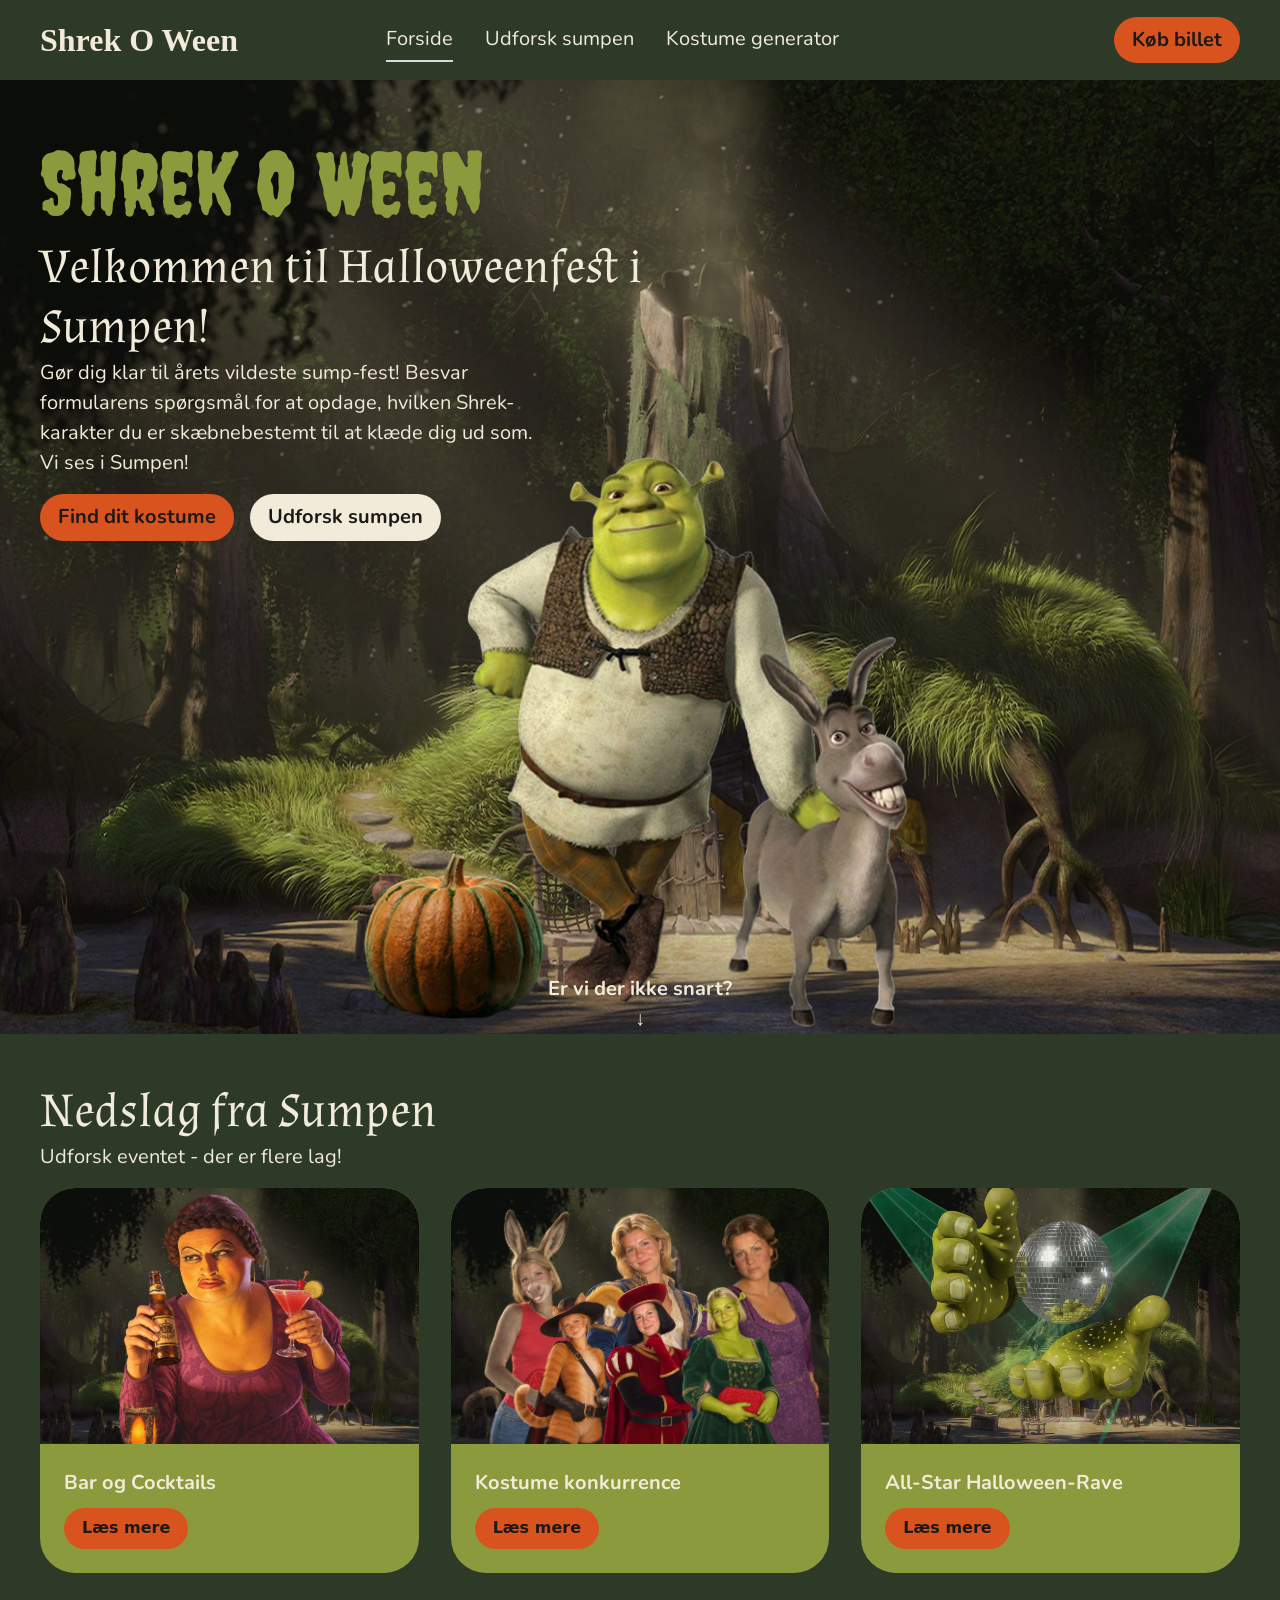
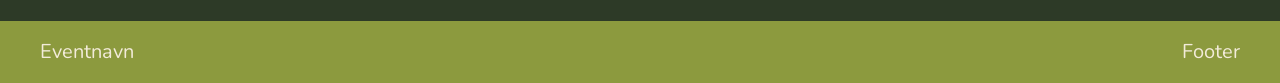
==== commit f72033c0: "formular done" ====
--- a/index.html
+++ b/index.html
@@ -23,9 +23,13 @@
         <ul class="menu" id="menu" popover>
           <li><a href="./" aria-current="page">Forside</a></li>
           <li><a href="./svg.html">Udforsk sumpen</a></li>
-          <li><a href="./form.html">Find dit kostume</a></li>
+          <li><a href="./form.html">Kostume generator</a></li>
         </ul>
       </nav>
+      <!-- NY RETTELSE HER - ORANGE KNAP -->
+      <a href="index.html" class="knap_orange header-knap">
+        Køb billet
+      </a>
     </div>
   </header>
 
--- a/style.css
+++ b/style.css
@@ -1,11 +1,4 @@
 /* Variabler */
-@font-face {
-  font-family: "Shrek";
-  src: url("./SHREK___.TTF") format("truetype");
-  font-weight: 400;
-  font-style: normal;
-}
-
 html {
   --color-page: #2d3a27;
   --color-surface: #8c9a3e;
@@ -25,7 +18,7 @@
 /* Generelt */
 h1 {
   color: var(--h1-color);
-  font-family: "Shrek", system-ui;
+  font-family: "Creepster", system-ui;
   font-weight: 400;
   font-style: normal;
   font-size: 5.5rem;
@@ -33,7 +26,8 @@
 }
 
 h2 {
-  font-family: "Almena", serif;
+  color: var(--light-color);
+  font-family: "Almendra", serif;
   font-weight: 400;
   font-style: normal;
   font-size: 3rem;
@@ -42,6 +36,7 @@
 p,
 a,
 summary {
+  color: var(--light-color);
   font-family: "Nunito", sans-serif;
   font-optical-sizing: auto;
   font-weight: 400;
@@ -49,13 +44,10 @@
   font-size: 1.25rem;
 }
 
-.h2_lys {
-  color: #d8d8d8;
-  font-family: "Times New Roman", Times, serif;
-}
+.h2_lys,
+.h3_lys,
 .p_lys {
   color: var(--light-color);
-  font-family: fantasy;
 }
 
 .h2_mørk,
@@ -66,7 +58,7 @@
 .knap_orange {
   background-color: var(--accent-color);
   border: none;
-  color: var(--p-dark-color);
+  color: var(--dark-color);
   text-decoration: none;
   text-align: center;
   font-weight: 700;
@@ -79,7 +71,7 @@
 .knap_hvid {
   background-color: var(--light-color);
   border: none;
-  color: var(--p-dark-color);
+  color: var(--dark-color);
   text-decoration: none;
   text-align: center;
   font-weight: 700;
@@ -89,174 +81,6 @@
   cursor: pointer;
 }
 
-/* Forside layout */
-.hero_section {
-  background-image: url(./imgs/baggrundsbillede.png);
-  background-size: cover;
-  background-position: center;
-  grid-column: 1/-1;
-  isolation: isolate;
-
-  display: grid;
-  grid-template-columns: inherit;
-}
-
-.hero_section .grid_forside {
-  grid-column: 2;
-}
-
-.grid_forside {
-  @media (width > 800px) {
-    display: grid;
-    grid-template-columns: 1fr 1.5fr 0.4fr 1fr;
-    grid-template-rows: 1fr 0.5fr 1.5fr;
-  }
-}
-
-.indhold_forside {
-  @media (width > 800px) {
-    grid-column: 1/3;
-    grid-row: 1/3;
-  }
-  @media (width < 800px) {
-    justify-items: center;
-    text-align: center;
-    z-index: 1;
-  }
-}
-
-.indhold_forside p {
-  max-width: 42ch;
-}
-
-.img_shrek {
-  grid-column: 2/4;
-  grid-row: 2/4;
-  z-index: -1;
-  align-self: end;
-}
-
-.forside_knapper {
-  display: grid;
-  grid-template-columns: auto auto;
-  gap: var(--space-1);
-  padding-block: var(--space-1);
-  justify-content: center;
-  @media (width > 800px) {
-    justify-content: start;
-  }
-}
-
-.scrol_knap,
-.scrol_knap a {
-  text-decoration: none;
-  display: block;
-  color: var(--light-color);
-  font-weight: 700;
-  justify-items: center;
-  text-align: center;
-  @media (width > 800px) {
-    grid-column: 2/4;
-    grid-row: 3/4;
-    align-self: end;
-  }
-}
-
-.h2_break {
-  margin-top: var(--space-3);
-}
-
-.card,
-.popover_card[popover] {
-  display: grid;
-  grid-template-rows: auto auto;
-  padding: 0;
-  overflow: clip;
-  border-radius: 35px;
-  background: var(--color-surface);
-}
-
-.popover_card[popover] {
-  margin: auto;
-  max-width: 90vw;
-  width: 70ch;
-  max-height: 90vh;
-}
-
-.card p,
-.p_overskrift {
-  font-weight: 700;
-}
-
-.card_indhold,
-.popover_indhold {
-  display: grid;
-  align-content: start;
-  justify-items: start;
-  padding: 1lh;
-  gap: 0.6rem;
-}
-
-.card_container {
-  display: grid;
-  gap: var(--space-2);
-  padding-top: var(--space-1);
-  padding-bottom: var(--space-3);
-  @media (width > 800px) {
-    display: grid;
-    grid-template-columns: 1fr 1fr 1fr;
-  }
-}
-
-/* Popover på forside */
-[popover] {
-  padding: 1rem;
-  max-height: 90vh;
-  max-width: 90vw;
-  width: 50ch;
-}
-
-:popover-open {
-  display: grid;
-  justify-items: start;
-}
-
-::backdrop {
-  background: rgba(0, 0, 0, 0.35);
-}
-
-[popover] {
-  transition: 0.5s;
-  transition-behavior: allow-discrete;
-  opacity: 0;
-}
-
-:popover-open {
-  opacity: 1;
-}
-
-@starting-style {
-  :popover-open {
-    opacity: 0;
-  }
-}
-
-::backdrop {
-  transition: 0.5s;
-  transition-behavior: allow-discrete;
-  opacity: 0;
-}
-
-:popover-open::backdrop {
-  opacity: 1;
-}
-
-@starting-style {
-  :popover-open::backdrop {
-    opacity: 0;
-  }
-}
-
 /* Globalt layout */
 body {
   margin: 0;
@@ -264,6 +88,10 @@
   display: grid;
   grid-template-rows: auto 1fr auto;
   grid-template-columns: minmax(1rlh, 1fr) minmax(0, 75rem) minmax(1rlh, 1fr);
+
+  cursor:
+    url("./imgs/cursor-shrek.png") 8 8,
+    auto;
 }
 
 h1,
@@ -287,16 +115,13 @@
 .svg-page {
   display: grid;
   gap: var(--space-2);
+  padding-bottom: 10rem;
 }
 
 .svg-intro {
   display: grid;
   gap: var(--space-1);
   max-width: 60ch;
-}
-
-.svg-intro p {
-  color: var(--color-muted);
 }
 
 .svg-layout {
@@ -308,29 +133,6 @@
   }
 }
 
-.svg-map-frame {
-  overflow: hidden;
-  border: 1px solid var(--color-border);
-  background: #555c31;
-}
-
-.svg-map {
-  width: 100%;
-  height: auto;
-}
-
-.svg-map-shrek {
-  transform-box: view-box;
-  transform-origin: 0 0;
-  transition: transform 900ms cubic-bezier(0.2, 0.7, 0.3, 1);
-}
-
-@media (prefers-reduced-motion: reduce) {
-  .svg-map-shrek {
-    transition: none;
-  }
-}
-
 .form-page {
   display: grid;
   gap: var(--space-2);
@@ -346,42 +148,6 @@
   max-width: 60ch;
 }
 
-.form-intro > p {
-  color: var(--color-muted);
-}
-
-.program {
-  display: grid;
-  gap: var(--space-1);
-}
-
-.program-item {
-  display: grid;
-  grid-template-columns: 4.5rem 1fr;
-  gap: var(--space-05);
-  padding-block: var(--space-05);
-  border-bottom: 1px solid var(--color-border);
-}
-
-.program-time {
-  color: var(--accent-color);
-  font-weight: 700;
-}
-
-.program-details {
-  display: grid;
-  gap: var(--space-05);
-}
-
-.program-title {
-  font-family: "Almendra", serif;
-  font-size: 1.5rem;
-}
-
-.program-details p {
-  color: var(--color-muted);
-}
-
 .opsamling-page {
   display: grid;
   gap: var(--space-2);
@@ -398,10 +164,6 @@
   max-width: 60ch;
 }
 
-.opsamling-intro p {
-  color: var(--color-muted);
-}
-
 .error-page {
   display: grid;
   gap: var(--space-1);
@@ -409,7 +171,7 @@
 }
 
 .error-page p {
-  color: var(--color-muted);
+  color: var(--color-dark);
 }
 
 /* Forside layout */
@@ -692,7 +454,13 @@
 }
 
 /* Header og footer */
-.site-header,
+.site-header {
+  grid-column: 1 / -1;
+
+  display: grid;
+  grid-template-columns: inherit;
+  background: var(--color-page);
+}
 .site-footer {
   grid-column: 1 / -1;
 
@@ -707,18 +475,40 @@
 }
 
 .header-content {
-  min-height: 4rem;
-  display: flex;
-  justify-content: space-between;
+  min-height: 5rem; /* NY RETTELSE HER */
+  display: grid; /* NY RETTELSE HER */
+  grid-template-columns: 1fr auto 1fr; /* NY RETTELSE HER */
   align-items: center;
-  gap: var(--space-1);
+  gap: var(--space-2); /* NY RETTELSE HER */
 }
 
 .site-logo {
-  color: inherit;
-  font-family: "Shrek", system-ui;
+  color: var(--light-color); /* NY RETTELSE HER */
+  font-family: "Almendra", serif; /* NY RETTELSE HER */
+  font-size: 2rem; /* NY RETTELSE HER */
   font-weight: 700;
   text-decoration: none;
+}
+
+.header-knap {
+  justify-self: end;
+}
+
+/* MOBIL HEADER */
+@media (max-width: 600px) {
+  .header-content {
+    display: flex;
+    justify-content: space-between;
+    gap: var(--space-1);
+  }
+
+  .site-logo {
+    font-size: 1.5rem;
+  }
+
+  .header-knap {
+    display: none;
+  }
 }
 
 .footer-content {
@@ -727,7 +517,6 @@
   flex-wrap: wrap;
   justify-content: space-between;
   gap: var(--space-1);
-  color: var(--color-muted);
 }
 
 /* Navigation */
@@ -753,9 +542,10 @@
   list-style: none;
   background: var(--color-surface);
   border: 1px solid var(--color-border);
+  background: var(--color-page);
   @media (width > 600px) {
     display: flex;
-    gap: var(--space-1);
+    gap: var(--space-2);
     padding: 0;
     border: none;
     background: none;
@@ -766,7 +556,7 @@
 .menu a {
   display: block;
   padding: 0.4rem 0;
-  color: inherit;
+  color: var(--light-color);
   text-decoration: none;
   border-bottom: 2px solid #0000;
 }
@@ -814,7 +604,6 @@
 
 .accordion-item p {
   padding: 0 var(--space-1) var(--space-1);
-  color: var(--color-muted);
 }
 
 /* Knap/link */
@@ -828,12 +617,116 @@
   text-decoration: none;
 }
 
-html,
-a,
-button,
-.knap_orange,
-.knap_hvid {
-  cursor:
-    url("./imgs/cursor-shrek.png") 6 6,
-    auto;
-}
+/* NYE RETTELSER HER - FORMULAR */
+
+/* Baggrund fra forsiden */
+body:has(.form-page) {
+  background-image: url("./imgs/baggrundsbillede.png");
+  background-size: cover;
+  background-position: center;
+  background-attachment: fixed;
+}
+
+/* Formularens layout */
+.step_list {
+  display: grid;
+  gap: var(--space-2);
+  max-width: 50ch;
+}
+
+.step_content {
+  display: grid;
+  grid-template-columns: auto 1fr;
+  gap: var(--space-1);
+}
+
+.step_number {
+  background: var(--color-surface);
+  border-radius: 50%;
+  width: 3rem;
+  height: 3rem;
+  display: grid;
+  align-items: center;
+  justify-content: center;
+}
+
+.step_number p {
+  font-family: "Almendra", serif;
+  font-weight: 400;
+  font-style: normal;
+  font-size: 2rem;
+  color: var(--dark-color);
+}
+
+/* Formularens mørke boks */
+.form-placeholder {
+  background-color: var(--color-page);
+  padding: var(--space-2);
+  display: grid;
+  gap: var(--space-1);
+  align-content: start;
+}
+
+/* Spørgsmålsbokse */
+.form-placeholder fieldset {
+  background-color: var(--color-surface);
+  border: none;
+  border-radius: 25px;
+  padding: 1.5rem;
+  min-width: 0;
+}
+
+/* Spørgsmålenes overskrifter */
+.form-placeholder legend {
+  background-color: var(--color-surface);
+  border-radius: 10px;
+  padding: 0.4rem;
+  font-family: "Nunito", sans-serif;
+  font-weight: 700;
+}
+
+/* Svarmuligheder */
+.form-placeholder label {
+  display: flex;
+  align-items: center;
+  gap: 0.5rem;
+  margin-bottom: 0.7rem;
+  font-family: "Nunito", sans-serif;
+  cursor: pointer;
+}
+
+/* Radio buttons */
+.form-placeholder input[type="radio"] {
+  accent-color: var(--accent-color);
+  width: 1rem;
+  height: 1rem;
+  flex-shrink: 0;
+}
+
+/* Knap */
+.form-placeholder button {
+  justify-self: center;
+  margin-top: var(--space-1);
+}
+
+/* Mobil */
+@media (max-width: 600px) {
+  .form-page {
+    padding-block: var(--space-2);
+  }
+
+  .form-intro h1 {
+    font-size: 3rem;
+  }
+
+  .form-placeholder {
+    padding: var(--space-1);
+  }
+}
+
+/* Når du ikke har klikket på noget i formularen er den orange dotted */
+.form-placeholder fieldset:has(input:invalid) {
+  border: 4px dotted var(--accent-color);
+}
+
+/* SLUT PÅ NYE RETTELSER */
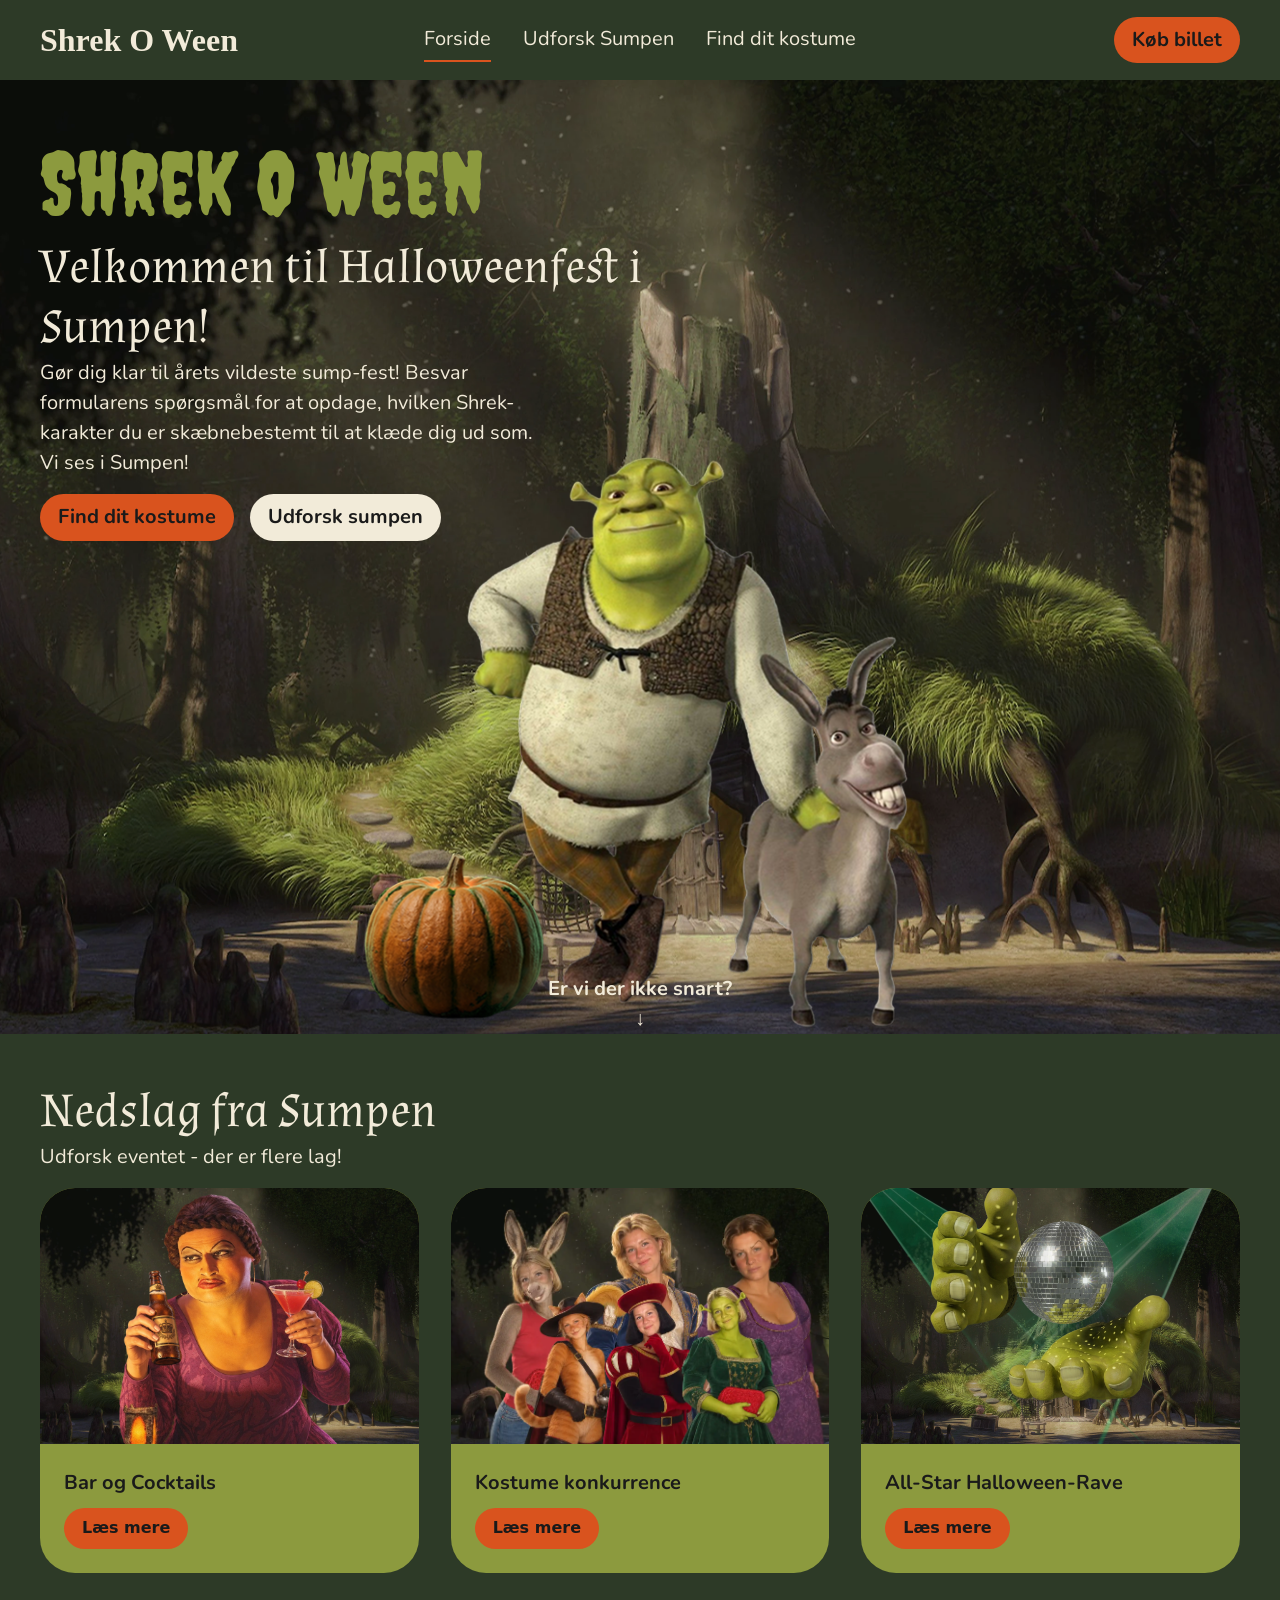
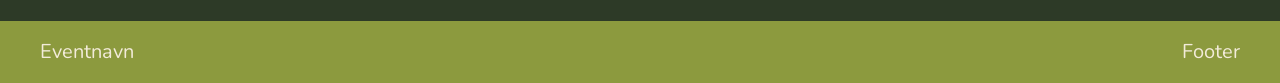
==== commit 94e4d2ce: "form indtilvidere" ====
--- a/index.html
+++ b/index.html
@@ -22,12 +22,11 @@
         <button popovertarget="menu">Menu</button>
         <ul class="menu" id="menu" popover>
           <li><a href="./" aria-current="page">Forside</a></li>
-          <li><a href="./svg.html">Udforsk sumpen</a></li>
-          <li><a href="./form.html">Kostume generator</a></li>
+          <li><a href="./svg.html">Udforsk Sumpen</a></li>
+          <li><a href="./form.html">Find dit kostume</a></li>
         </ul>
       </nav>
-      <!-- NY RETTELSE HER - ORANGE KNAP -->
-      <a href="index.html" class="knap_orange header-knap">
+      <a class="knap_orange header-knap" href="index.html">
         Køb billet
       </a>
     </div>
@@ -65,15 +64,16 @@
         <div class="card">
           <img src="./imgs/Bar.webp" alt="bar">
           <div class="card_indhold">
-            <p>Bar og Cocktails</p>
+            <p class="p_mørk">Bar og Cocktails</p>
             <button class="knap_orange" popovertarget="popover_card1">Læs mere</button>
           </div>
         </div>
         <div class="popover_card" id="popover_card1" popover>
           <img src="./imgs/Bar.webp" alt="bar">
           <div class="popover_indhold">
-            <p class="p_overskrift">Bar og Cocktails</p>
-            <p>Træd ind i den mørkeste krostue og sluk tørsten i grøn sump-bryg og spidse gift-shots. Bare rolig, Æsel
+            <p class="p_overskrift p_mørk">Bar og Cocktails</p>
+            <p class="p_mørk">Træd ind i den mørkeste krostue og sluk tørsten i grøn sump-bryg og spidse gift-shots.
+              Bare rolig, Æsel
               står klar i køkkenet og serverer friske midnats-vafler til at skylle det ned med!</p>
             <button class="knap_orange" popovertarget="popover_card1">Læs mindre</button>
           </div>
@@ -82,15 +82,16 @@
         <div class="card">
           <img src="./imgs/kostumer.webp" alt="kostumer">
           <div class="card_indhold">
-            <p>Kostume konkurrence</p>
+            <p class="p_mørk">Kostume konkurrence</p>
             <button class="knap_orange" popovertarget="popover_card2">Læs mere</button>
           </div>
         </div>
         <div class="popover_card" id="popover_card2" popover>
           <img src="./imgs/kostumer.webp" alt="kostumer">
           <div class="popover_indhold">
-            <p class="p_overskrift">Kostume konkurrence</p>
-            <p>Hop i det kostume, som testen på forsiden har skæbnebestemt dig til! Uanset om du ankommer som Fiona, Den
+            <p class="p_overskrift p_mørk">Kostume konkurrence</p>
+            <p class="p_mørk">Hop i det kostume, som testen på forsiden har skæbnebestemt dig til! Uanset om du ankommer
+              som Fiona, Den
               Bestøvlede Kat eller en af De Tre Blinde Mus, kårer vi nattens vildeste sump-look.</p>
             <button class="knap_orange" popovertarget="popover_card2">Læs mindre</button>
           </div>
@@ -99,15 +100,16 @@
         <div class="card">
           <img src="./imgs/Rave.webp" alt="rave">
           <div class="card_indhold">
-            <p>All-Star Halloween-Rave</p>
+            <p class="p_mørk">All-Star Halloween-Rave</p>
             <button class="knap_orange" popovertarget="popover_card3">Læs mere</button>
           </div>
         </div>
         <div class="popover_card" id="popover_card3" popover>
           <img src="./imgs/Rave.webp" alt="rave">
           <div class="popover_indhold">
-            <p class="p_overskrift">All-Star Halloween-Rave</p>
-            <p>Når mørket falder over sumpen, skruer vi op for et brag af en fest. DJ'en pumper Smash Mouth,
+            <p class="p_overskrift p_mørk">All-Star Halloween-Rave</p>
+            <p class="p_mørk">Når mørket falder over sumpen, skruer vi op for et brag af en fest. DJ'en pumper Smash
+              Mouth,
               00'er-bangers
               og monster-hits ud i højttalerne – og Lord Farquaad har strengt forbud mod at skrue ned!</p>
             <button class="knap_orange" popovertarget="popover_card3">Læs mindre</button>
--- a/style.css
+++ b/style.css
@@ -26,16 +26,24 @@
 }
 
 h2 {
-  color: var(--light-color);
   font-family: "Almendra", serif;
   font-weight: 400;
   font-style: normal;
   font-size: 3rem;
 }
 
+h3 {
+  font-family: "Nunito", sans-serif;
+  font-optical-sizing: auto;
+  font-weight: 700;
+  font-style: normal;
+  font-size: 1.25rem;
+}
+
 p,
 a,
-summary {
+summary,
+ul {
   color: var(--light-color);
   font-family: "Nunito", sans-serif;
   font-optical-sizing: auto;
@@ -81,6 +89,13 @@
   cursor: pointer;
 }
 
+.bg_svg,
+.bg_opsamling {
+  background-image: url(./imgs/baggrundsbillede.png);
+  background-size: cover;
+  background-position: center;
+}
+
 /* Globalt layout */
 body {
   margin: 0;
@@ -89,9 +104,7 @@
   grid-template-rows: auto 1fr auto;
   grid-template-columns: minmax(1rlh, 1fr) minmax(0, 75rem) minmax(1rlh, 1fr);
 
-  cursor:
-    url("./imgs/cursor-shrek.png") 8 8,
-    auto;
+  cursor: url("./imgs/cursor-shrek.png"), auto;
 }
 
 h1,
@@ -148,7 +161,7 @@
   max-width: 60ch;
 }
 
-.opsamling-page {
+/* .opsamling-page {
   display: grid;
   gap: var(--space-2);
   align-items: start;
@@ -156,13 +169,7 @@
   @media (width > 800px) {
     grid-template-columns: minmax(0, 44ch) minmax(20rem, 1fr);
   }
-}
-
-.opsamling-intro {
-  display: grid;
-  gap: var(--space-1);
-  max-width: 60ch;
-}
+} */
 
 .error-page {
   display: grid;
@@ -413,12 +420,6 @@
 }
 
 /* SVG */
-.bg_svg {
-  background-image: url(./imgs/baggrundsbillede.png);
-  background-size: cover;
-  background-position: center;
-}
-
 .shrek {
   transition: 0.5s;
   translate: var(--x) var(--y);
@@ -453,6 +454,41 @@
   padding: var(--space-1) var(--space-2);
 }
 
+/* Opsamling */
+.h1_opsamling {
+  padding: 0;
+}
+
+.opsamling_container {
+  background: var(--color-page);
+  border-radius: 35px;
+  margin: var(--space-3);
+  padding: var(--space-3) var(--space-3) 0 var(--space-3);
+}
+
+.opsamling {
+  display: grid;
+  grid-template-columns: 1.5fr 1fr;
+}
+
+.opsamling_tekst {
+  display: grid;
+  grid-template-columns: 1fr 1fr;
+  margin-block: var(--space-2);
+}
+
+.actions {
+  display: grid;
+  grid-template-columns: auto auto;
+  gap: var(--space-1);
+  justify-content: start;
+  padding-bottom: var(--space-3);
+}
+
+.sassyshrek_img {
+  align-self: end;
+}
+
 /* Header og footer */
 .site-header {
   grid-column: 1 / -1;
@@ -461,6 +497,7 @@
   grid-template-columns: inherit;
   background: var(--color-page);
 }
+
 .site-footer {
   grid-column: 1 / -1;
 
@@ -550,6 +587,7 @@
     border: none;
     background: none;
     position: static;
+    justify-content: center;
   }
 }
 
@@ -562,14 +600,13 @@
 }
 
 .menu a[aria-current="page"] {
-  border-bottom-color: var(--color-border);
+  border-bottom-color: var(--accent-color);
 }
 
 /* Flader */
 .panel,
 .svg-placeholder,
-.form-placeholder,
-.opsamling-placeholder {
+.form-placeholder {
   background: var(--color-surface);
   border-radius: 35px;
 }
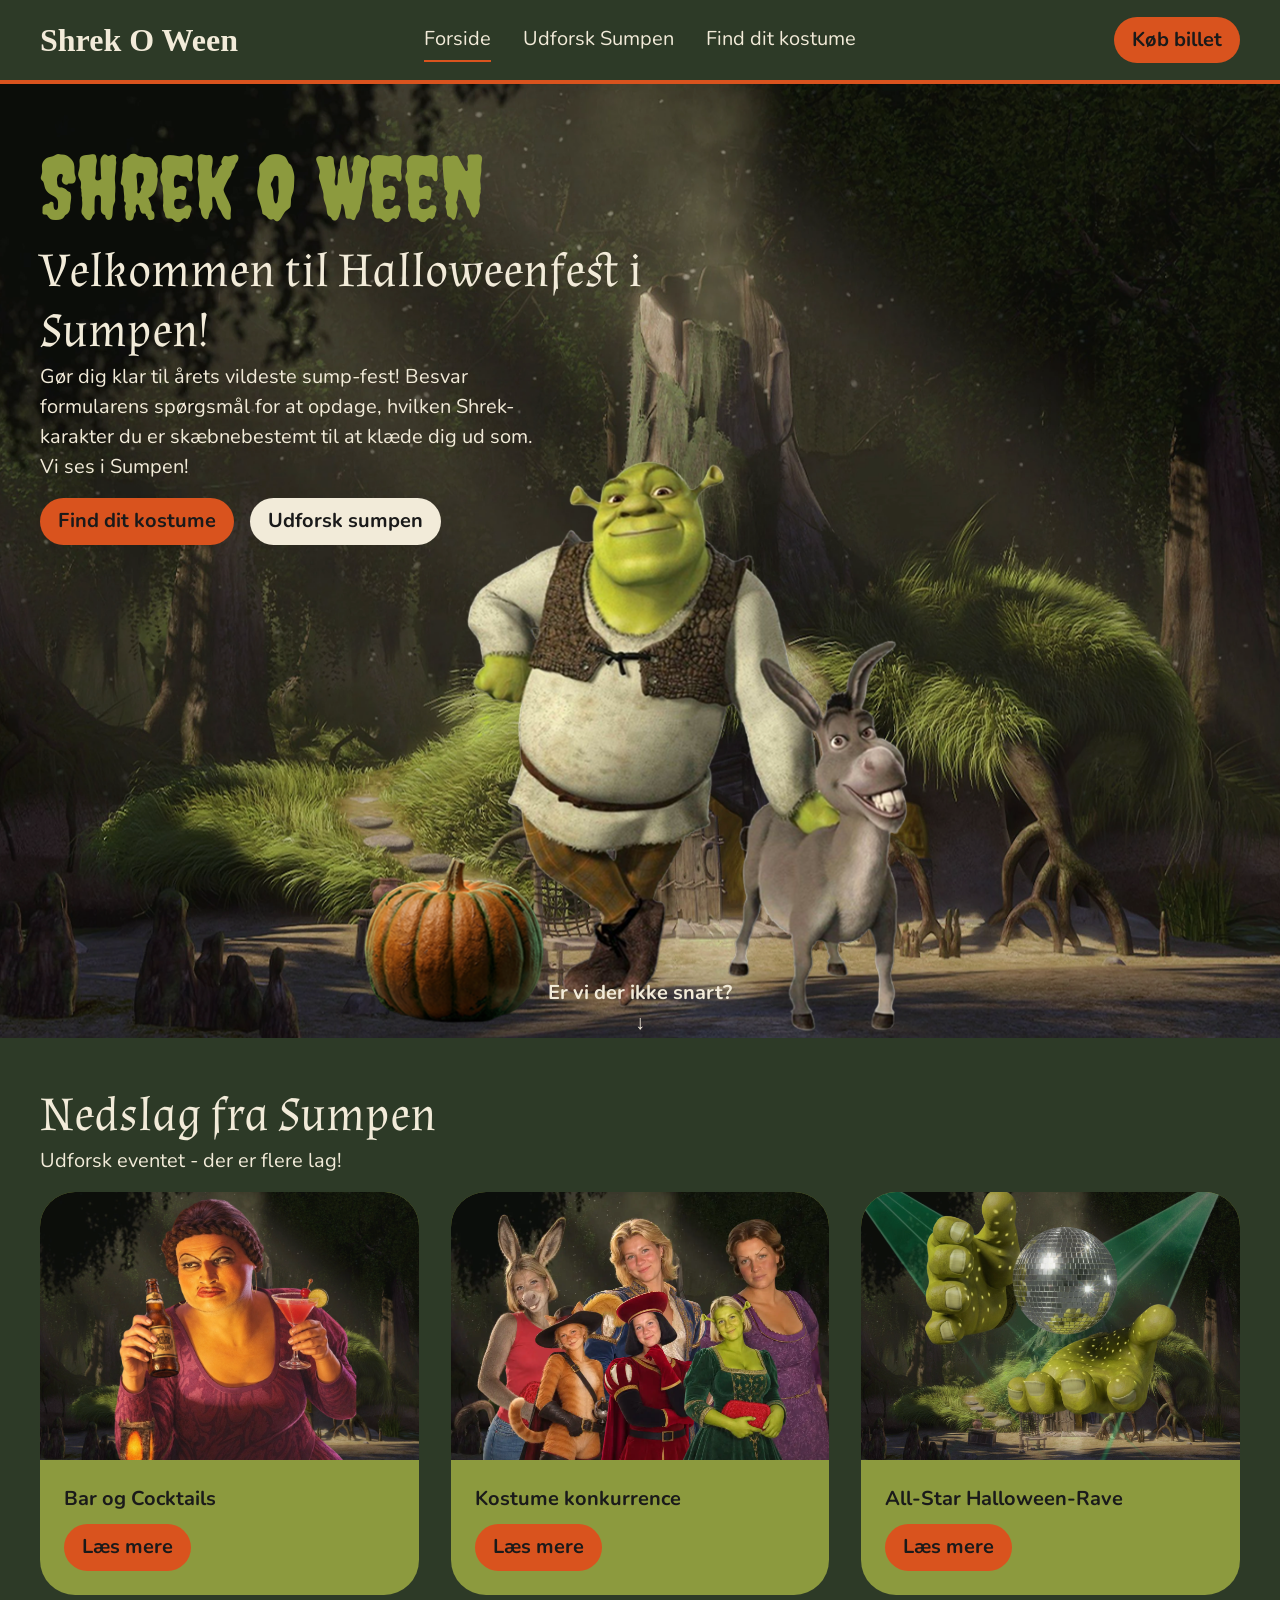
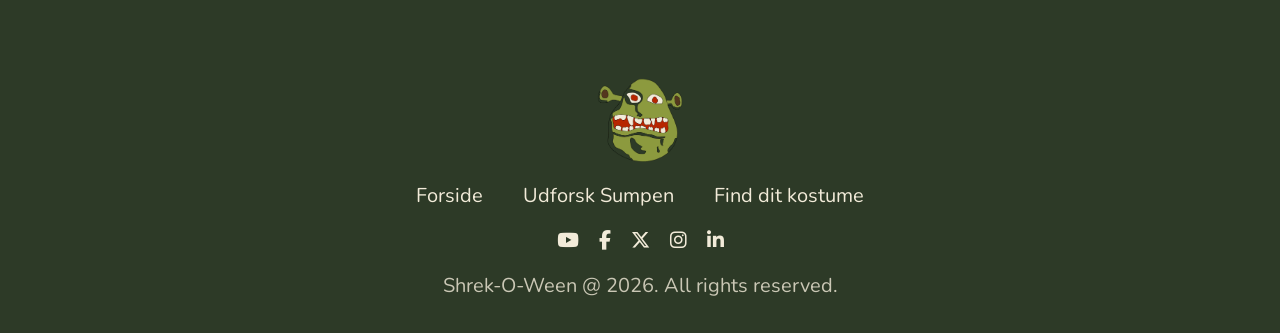
==== commit f7e733bb: "footer donediego" ====
--- a/index.html
+++ b/index.html
@@ -4,12 +4,15 @@
 <head>
   <meta charset="UTF-8">
   <meta name="viewport" content="width=device-width, initial-scale=1.0">
+  <meta name="robots" content="noindex">
   <title>Shrek O Ween</title>
   <link rel="preconnect" href="https://fonts.googleapis.com">
   <link rel="preconnect" href="https://fonts.gstatic.com" crossorigin>
   <link
     href="https://fonts.googleapis.com/css2?family=Almendra:ital,wght@0,400;0,700;1,400;1,700&family=Creepster&family=Nunito:ital,wght@0,200..1000;1,200..1000&display=swap"
     rel="stylesheet">
+  <link rel="icon" href="favicon (1).ico">
+  <link rel="stylesheet" href="https://cdnjs.cloudflare.com/ajax/libs/font-awesome/6.5.1/css/all.min.css">
   <link rel="stylesheet" href="./starter.css">
   <link rel="stylesheet" href="./style.css">
 </head>
@@ -121,8 +124,24 @@
 
   <footer class="site-footer">
     <div class="footer-content">
-      <p>Eventnavn</p>
-      <p>Footer</p>
+      <div class="footer_logo">
+        <a href="index.html">
+          <img src="./imgs/shrek_img.webp" alt="shrek logo">
+        </a>
+      </div>
+      <nav class="footer_nav">
+        <a href="./" aria-current="page">Forside</a>
+        <a href="./svg.html">Udforsk Sumpen</a>
+        <a href="./form.html">Find dit kostume</a>
+      </nav>
+      <div class="footer_socials">
+        <a href="#" aria-label="YouTube"><i class="fa-brands fa-youtube"></i></a>
+        <a href="#" aria-label="Facebook"><i class="fa-brands fa-facebook-f"></i></a>
+        <a href="#" aria-label="Twitter"><i class="fa-brands fa-x-twitter"></i></a>
+        <a href="#" aria-label="Instagram"><i class="fa-brands fa-instagram"></i></a>
+        <a href="#" aria-label="LinkedIn"><i class="fa-brands fa-linkedin-in"></i></a>
+      </div>
+      <p class="copyright">Shrek-O-Ween @ 2026. All rights reserved.</p>
     </div>
   </footer>
   <script src="./script.js"></script>
--- a/style.css
+++ b/style.css
@@ -32,7 +32,8 @@
   font-size: 3rem;
 }
 
-h3 {
+h3,
+legend {
   font-family: "Nunito", sans-serif;
   font-optical-sizing: auto;
   font-weight: 700;
@@ -43,7 +44,9 @@
 p,
 a,
 summary,
-ul {
+ul,
+label,
+button {
   color: var(--light-color);
   font-family: "Nunito", sans-serif;
   font-optical-sizing: auto;
@@ -59,7 +62,8 @@
 }
 
 .h2_mørk,
-.p_mørk {
+.p_mørk,
+label {
   color: var(--dark-color);
 }
 
@@ -260,7 +264,7 @@
 }
 
 .card,
-.popover_card[popover] {
+.popover_card[popover]:popover-open {
   display: grid;
   grid-template-rows: 2fr 1fr;
   padding: 0;
@@ -492,10 +496,13 @@
 /* Header og footer */
 .site-header {
   grid-column: 1 / -1;
-
+  position: sticky;
   display: grid;
   grid-template-columns: inherit;
   background: var(--color-page);
+  top: 0;
+  z-index: 100;
+  width: 100%;
 }
 
 .site-footer {
@@ -503,7 +510,7 @@
 
   display: grid;
   grid-template-columns: inherit;
-  background: var(--color-surface);
+  background: var(--color-page);
 }
 
 .header-content,
@@ -531,6 +538,63 @@
   justify-self: end;
 }
 
+.footer-content {
+  display: flex;
+  flex-direction: column;
+  align-items: center;
+  gap: 30px;
+  max-width: 1200px;
+  margin-inline: auto;
+}
+
+.footer_nav {
+  display: grid;
+  grid-template-columns: 1fr 1fr;
+  justify-items: center;
+  gap: 16px 24px;
+  @media (width > 900px) {
+    display: flex;
+    justify-content: center;
+    gap: 40px;
+  }
+}
+
+.footer_socials {
+  display: flex;
+  justify-content: center;
+  gap: 20px;
+}
+
+.footer_logo img {
+  width: 90px;
+  height: 90px;
+}
+
+footer {
+  color: var(--light-color);
+  padding: var(--space-1) var(--space-2);
+}
+
+.footer_nav a {
+  color: var(--light-color);
+  text-decoration: none;
+  text-align: center;
+}
+
+.footer_socials a {
+  color: var(--light-color);
+  font-size: 1.2rem;
+  text-decoration: none;
+  transition: color 0.3s;
+  text-align: end;
+}
+
+.copyright {
+  color: var(--light-color);
+  opacity: 0.8;
+  text-align: center;
+}
+
 /* MOBIL HEADER */
 @media (max-width: 600px) {
   .header-content {
@@ -565,9 +629,16 @@
 }
 
 .site-nav button {
-  padding: 0.4rem 0.7rem;
-  border: 1px solid var(--color-border);
-  background: var(--color-surface);
+  background-color: var(--accent-color);
+  border: none;
+  color: var(--dark-color);
+  text-decoration: none;
+  text-align: center;
+  font-weight: 700;
+  border-radius: 35px;
+  padding: 0.35rlh 0.75rlh;
+  width: fit-content;
+  cursor: pointer;
   @media (width > 600px) {
     display: none;
   }
@@ -654,7 +725,7 @@
   text-decoration: none;
 }
 
-/* NYE RETTELSER HER - FORMULAR */
+/* FORMULAR */
 
 /* Baggrund fra forsiden */
 body:has(.form-page) {
@@ -699,6 +770,7 @@
 .form-placeholder {
   background-color: var(--color-page);
   padding: var(--space-2);
+  margin-bottom: var(--space-3);
   display: grid;
   gap: var(--space-1);
   align-content: start;
@@ -709,17 +781,18 @@
   background-color: var(--color-surface);
   border: none;
   border-radius: 25px;
-  padding: 1.5rem;
+  padding: var(--space-1);
   min-width: 0;
 }
 
 /* Spørgsmålenes overskrifter */
 .form-placeholder legend {
   background-color: var(--color-surface);
-  border-radius: 10px;
-  padding: 0.4rem;
+  border-radius: 35px;
+  padding: var(--space-1) var(--space-1) 0 var(--space-1);
   font-family: "Nunito", sans-serif;
   font-weight: 700;
+  font-size: 17px;
 }
 
 /* Svarmuligheder */
@@ -734,7 +807,6 @@
 
 /* Radio buttons */
 .form-placeholder input[type="radio"] {
-  accent-color: var(--accent-color);
   width: 1rem;
   height: 1rem;
   flex-shrink: 0;
@@ -746,6 +818,14 @@
   margin-top: var(--space-1);
 }
 
+#hype {
+  width: 100%;
+}
+
+form {
+  accent-color: var(--accent-color);
+}
+
 /* Mobil */
 @media (max-width: 600px) {
   .form-page {
@@ -766,4 +846,62 @@
   border: 4px dotted var(--accent-color);
 }
 
-/* SLUT PÅ NYE RETTELSER */
+/* Farve-svar-muligheder */
+.color_input {
+  cursor: pointer;
+}
+
+label[data-color="green"] {
+  background-color: #2d3a27;
+}
+
+label[data-color="red"] {
+  background-color: #3b0c0c;
+}
+
+label[data-color="brown"] {
+  background-color: #7f2501;
+}
+
+label[data-color="purple"] {
+  background-color: #2d1535;
+}
+
+.form_color {
+  display: flex;
+  gap: var(--space-1);
+}
+
+label[data-color] {
+  width: 50px;
+  height: 50px;
+  border-radius: 50%;
+  align-items: center;
+  justify-content: center;
+  cursor: pointer;
+}
+
+label[data-color]:has(input:checked) {
+  outline: 3px solid var(--accent-color);
+  border: 2px solid var(--accent-color);
+  outline-offset: 4px;
+}
+
+/* Animationer */
+@keyframes progress {
+  from {
+    scale: 0 1;
+  }
+}
+
+.site-header::after {
+  content: "";
+  height: 4px;
+  width: 100%;
+  background-color: #d9531e;
+  grid-column: 1 / -1;
+  z-index: 100;
+  transform-origin: left;
+  animation: progress linear;
+  animation-timeline: scroll(root);
+}
